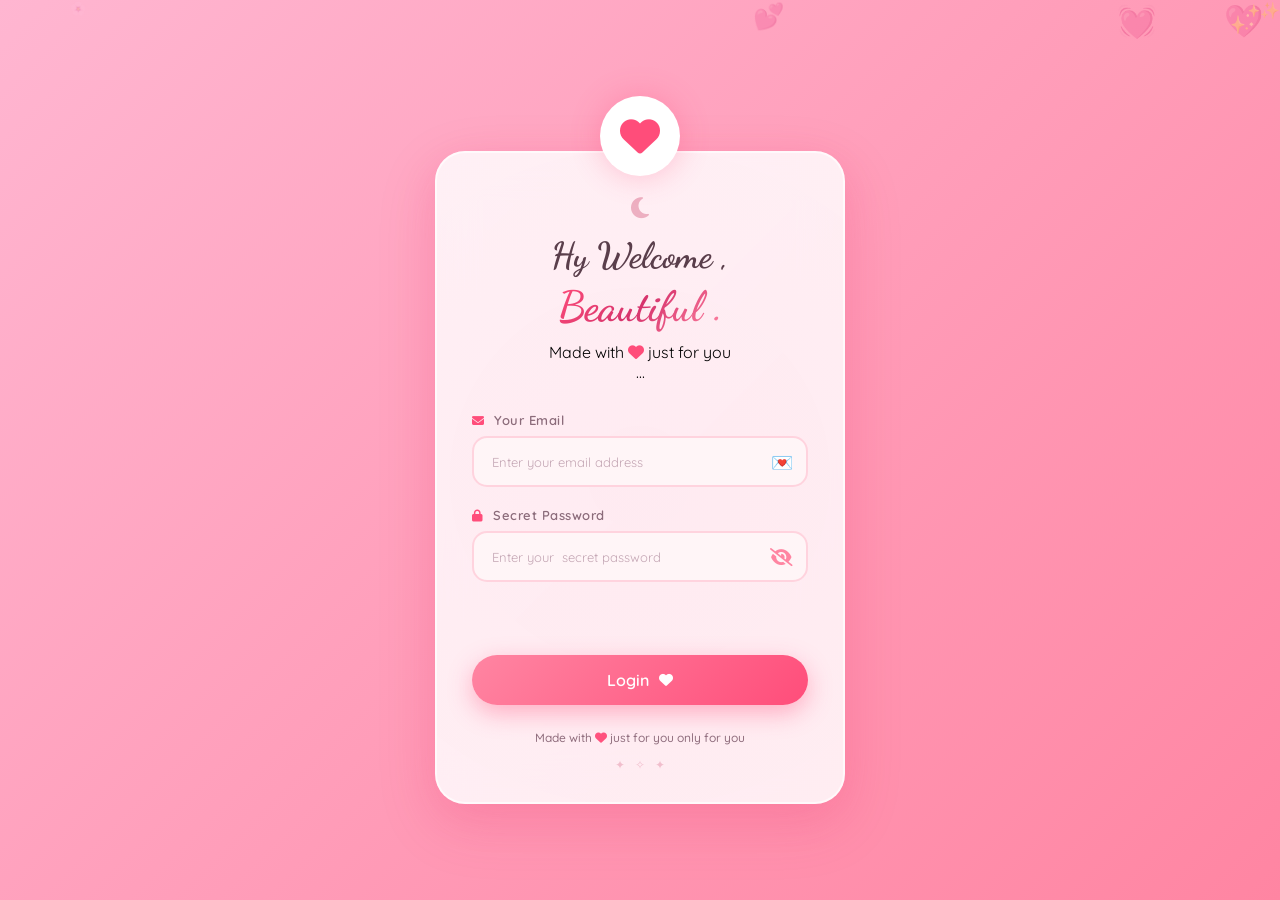
==== dashboard.html @ c67b7898 "first commit" ====
<!DOCTYPE html>
<html lang="en">
<head>
    <meta charset="UTF-8">
    <meta name="viewport" content="width=device-width, initial-scale=1.0">
    <title>🌸 Our Secret Place</title>
    
    <!-- Google Fonts -->
    <link href="https://fonts.googleapis.com/css2?family=Dancing+Script:wght@400;600;700&family=Quicksand:wght@300;400;500;600;700&family=Playfair+Display:ital,wght@0,400;0,600;1,400&display=swap" rel="stylesheet">
    
    <!-- Font Awesome -->
    <link rel="stylesheet" href="https://cdnjs.cloudflare.com/ajax/libs/font-awesome/6.4.0/css/all.min.css">
    
    <link rel="stylesheet" href="css/dashboard.css">
    <link rel="stylesheet" href="css/date-planner.css">  
    <link rel="stylesheet" href="css/questions.css">
    <link rel="stylesheet" href="css/timeline.css">
</head>
<body>
    <!-- Floating particles background -->
    <div class="particles-bg" id="particlesBg"></div>
    
    <!-- Mobile Overlay -->
    <div class="sidebar-overlay" id="sidebarOverlay"></div>
    
    <!-- Main Container -->
    <div class="dashboard-container">
        
        <!-- Hamburger Menu Button (Mobile Only) -->
        <button class="hamburger-btn" id="hamburgerBtn" aria-label="Menu">
            <span class="hamburger-line"></span>
            <span class="hamburger-line"></span>
            <span class="hamburger-line"></span>
            <div class="hamburger-heart">💕</div>
        </button>
        
        <!-- Sidebar Navigation -->
        <nav class="sidebar" id="sidebar">
            <div class="sidebar-header">
                <div class="profile-avatar">
                    <span class="avatar-letter">P</span>
                    <div class="avatar-heart">💕</div>
                </div>
                <h3 class="welcome-text">Welcome, <span>CuteFace </span></h3>
                <p class="since-text">Your secret place ✨</p>
            </div>
            
            <ul class="nav-menu">
                <li class="nav-item active" data-page="home">
                    <i class="fas fa-home-heart"></i>
                    <span>Home</span>
                    <span class="nav-sparkle">✧</span>
                </li>
                <li class="nav-item" data-page="questions">
                    <i class="fas fa-heart-circle"></i>
                    <span>About </span>
                    <span class="nav-sparkle">✧</span>
                </li>
                <li class="nav-item" data-page="date-planner">
                    <i class="fas fa-calendar-heart"></i>
                    <span>Date Planner</span>
                    <span class="nav-sparkle">✧</span>
                </li>
                <li class="nav-item" data-page="timeline">
                    <i class="fas fa-book-heart"></i>
                    <span>My lady</span>
                    <span class="nav-sparkle">✧</span>
                </li>
            </ul>
            
            <div class="sidebar-footer">
                <button class="btn-logout" id="btnLogout">
                    <i class="fas fa-door-open"></i>
                    <span>See You Later</span>
                </button>
            </div>
        </nav>
        
        <!-- Main Content Area -->
        <main class="main-content">
            
            <!-- Home Page -->
            <section class="page active" id="page-home">
                <div class="home-hero">
                    <div class="hero-illustration">
                        <div class="moon-symbol">🌙</div>
                        <div class="star-symbol">⭐</div>
                        <div class="love-letter-icon">
                            <i class="fas fa-envelope-open-text"></i>
                        </div>
                    </div>
                    <h1 class="hero-title">
                        Hey, <span class="name-glow">CuteFace</span>
                    </h1>
                    <p class="hero-subtitle ">
                       Welcome Potego  ,  i have build this for you from my  heart , i  could not stop thinking about you , so basicaly  this is  your website  — I know  we are  in the process  of trying to know each other but i want you to know that i cant wait for  you to  let me  love you , I   will  Love you all the days of my life Weh my sisi
                    </p>
                    <div class="hero-cards">
                        <div class="mini-card" onclick="navigateTo('questions')">
                            <div class="mini-card-icon">💌</div>
                            <h4>About</h4>
                            <p>Questions from my heart to yours</p>
                            <span class="mini-card-arrow">→</span>
                        </div>
                        <div class="mini-card" onclick="navigateTo('date-planner')">
                            <div class="mini-card-icon">🌹</div>
                            <h4>Date Planner</h4>
                            <p>Pick when and where, and i will  show up  </p>
                            <span class="mini-card-arrow">→</span>
                        </div>
                        <div class="mini-card" onclick="navigateTo('timeline')">
                            <div class="mini-card-icon">📖</div>
                            <h4>My lady</h4>
                            <p>The story of her, unfolding</p>
                            <span class="mini-card-arrow">→</span>
                        </div>
                    </div>
                </div>
            </section>
            
            <!-- Questions Page -->
            <section class="page" id="page-questions">
                <div class="page-header">
                    <h2><i class="fas fa-heart-circle"></i> Questions</h2>
                    <p>... answer when you're ready 💕</p>
                </div>
                <div class="questions-container" id="questionsContainer">
                    <!-- Dynamically loaded -->
                </div>
            </section>
            
            <!-- Date Planner Page -->
            <section class="page" id="page-date-planner">
                <div class="page-header">
                    <h2><i class="fas fa-calendar-heart"></i> Date Planner</h2>
                    <p>Choose how you would like   us to  go out  together 🌹</p>
                </div>
                <div class="planner-container" id="plannerContainer">
                    <!-- Dynamically loaded -->
                </div>
            </section>
            
            <!-- Timeline Page -->
            <section class="page" id="page-timeline">
                <div class="page-header">
                    <h2><i class="fas fa-book-heart"></i>My lady  </h2>
                    <p>See  i have created a 500GB space for your pictures , so whenever you send me your picture i will save it here so i can  come here when i miss you ..🌹</p>
                </div>
                <div class="timeline-container" id="timelineContainer">
                    <!-- Dynamically loaded -->
                </div>
            </section>
            
        </main>
    </div>
    
    <!-- Scripts -->
    <script src="js/dashboard.js"></script>
    <script src="js/questions.js"></script>
    <script src="js/datePlanner.js"></script>
    <script src="js/timeline.js"></script>
</body>
</html>
---- css/dashboard.css ----
/* ============================================
   DASHBOARD.CSS - Romantic Phone-First Design
   ============================================ */

/* --- CSS Variables --- */
:root {
    --pink-lightest: #ce406f;
    --pink-lighter: #b24565;
    --pink-light: #b33e65;
    --pink-soft: #b13562;
    --pink-medium: #ff85a2;
    --pink-deep: #d51f4d;
    --pink-dark: #d6336c;
    --rose-gold: #e8a0b4;
    --white-soft: #a43f53;
    --white-pure: #000000;
    --text-dark: #4a3040;
    --text-medium: #000001;
    --text-soft: #9b7d8d;
    --shadow-card: 0 8px 30px rgba(255, 77, 122, 0.12);
    --shadow-hover: 0 15px 40px rgba(255, 77, 122, 0.2);
    --gradient-sidebar: linear-gradient(180deg, #fff0f5 0%, #ffe4ec 50%, #ffd1e0 100%);
    --gradient-hero: linear-gradient(135deg, #ffb6d1 0%, #ff85a2 50%, #ff4d7a 100%);
    --sidebar-width: 260px;
}

/* --- Reset --- */
* {
    margin: 0;
    padding: 0;
    box-sizing: border-box;
}

/* --- Body --- */
body {
    font-family: 'Quicksand', sans-serif;
    background: linear-gradient(135deg, #bc617f 0%, #b04e6b 30%, #cb6487 60%, #ac2d57 100%);
    background-size: 400% 400%;
    animation: bgShift 20s ease infinite;
    min-height: 100vh;
    overflow-x: hidden;
    color: var(--text-dark);
    -webkit-tap-highlight-color: transparent;
}

@keyframes bgShift {
    0%, 100% { background-position: 0% 50%; }
    50% { background-position: 100% 50%; }
}

/* --- Floating Particles --- */
.particles-bg {
    position: fixed;
    top: 0;
    left: 0;
    width: 100%;
    height: 100%;
    pointer-events: none;
    z-index: 0;
}

.particle {
    position: absolute;
    background: var(--pink-deep);
    border-radius: 50%;
    opacity: 0.15;
    animation: floatParticle linear infinite;
}

@keyframes floatParticle {
    0% {
        transform: translateY(100vh) scale(0) rotate(0deg);
        opacity: 0;
    }
    10% { opacity: 0.2; }
    90% { opacity: 0.2; }
    100% {
        transform: translateY(-10vh) scale(1) rotate(720deg);
        opacity: 0;
    }
}

/* ============================================
   HAMBURGER BUTTON (Mobile Only)
   ============================================ */
.hamburger-btn {
    display: none;
    position: fixed;
    top: 15px;
    left: 15px;
    z-index: 100;
    width: 48px;
    height: 48px;
    background: var(--white-pure);
    border: 2px solid rgba(255, 133, 162, 0.3);
    border-radius: 50%;
    cursor: pointer;
    flex-direction: column;
    align-items: center;
    justify-content: center;
    gap: 4px;
    box-shadow: 0 4px 15px rgba(255, 77, 122, 0.2);
    transition: all 0.3s ease;
}

.hamburger-btn:active {
    transform: scale(0.95);
}

.hamburger-line {
    display: block;
    width: 20px;
    height: 2.5px;
    background: var(--pink-deep);
    border-radius: 3px;
    transition: all 0.3s ease;
}

.hamburger-heart {
    position: absolute;
    top: -8px;
    right: -8px;
    font-size: 14px;
    animation: bounceHeart 1s ease-in-out infinite;
}

@keyframes bounceHeart {
    0%, 100% { transform: translateY(0); }
    50% { transform: translateY(-4px); }
}

/* Hamburger Active State */
.hamburger-btn.active .hamburger-line:nth-child(1) {
    transform: translateY(6.5px) rotate(45deg);
}

.hamburger-btn.active .hamburger-line:nth-child(2) {
    opacity: 0;
}

.hamburger-btn.active .hamburger-line:nth-child(3) {
    transform: translateY(-6.5px) rotate(-45deg);
}

/* ============================================
   SIDEBAR OVERLAY (Mobile)
   ============================================ */
.sidebar-overlay {
    display: none;
    position: fixed;
    top: 0;
    left: 0;
    width: 0%;
    height: 0%;
    background: rgba(74, 48, 64, 0.4);
    z-index: 50;
    opacity: 0;
    transition: opacity 0.3s ease;
    backdrop-filter: blur(2px);
}

.sidebar-overlay.active {
    display: block;
    opacity: 1;
}

/* ============================================
   DASHBOARD LAYOUT
   ============================================ */
.dashboard-container {
    display: flex;
    min-height: 100vh;
    position: relative;
    z-index: 1;
}

/* ============================================
   SIDEBAR
   ============================================ */
.sidebar {
    width: var(--sidebar-width);
    background: rgba(255, 255, 255, 0.85);
    backdrop-filter: blur(20px);
    -webkit-backdrop-filter: blur(20px);
    border-right: 1px solid rgba(255, 133, 162, 0.2);
    display: flex;
    flex-direction: column;
    padding: 30px 20px;
    position: fixed;
    top: 0;
    left: 0;
    height: 100vh;
    z-index: 60;
    box-shadow: 5px 0 30px rgba(255, 77, 122, 0.08);
    transition: transform 0.3s cubic-bezier(0.4, 0, 0.2, 1);
    overflow-y: auto;
}

.sidebar-header {
    text-align: center;
    margin-bottom: 30px;
}

.profile-avatar {
    position: relative;
    width: 75px;
    height: 75px;
    margin: 0 auto 15px;
    background: var(--gradient-hero);
    border-radius: 50%;
    display: flex;
    align-items: center;
    justify-content: center;
    box-shadow: 0 8px 25px rgba(255, 77, 122, 0.3);
    animation: avatarGlow 3s ease-in-out infinite;
}

@keyframes avatarGlow {
    0%, 100% { box-shadow: 0 8px 25px rgba(255, 77, 122, 0.3); }
    50% { box-shadow: 0 8px 40px rgba(255, 77, 122, 0.5); }
}

.avatar-letter {
    font-family: 'Dancing Script', cursive;
    font-size: 38px;
    font-weight: 700;
    color: white;
}

.avatar-heart {
    position: absolute;
    bottom: -5px;
    right: -5px;
    font-size: 18px;
    animation: bounceHeart 1s ease-in-out infinite;
}
hero-subtitle
.welcome-text {
    font-family: 'Playfair Display', serif;
    font-size: 15px;
    font-weight: 400;
    color: var(--text-medium);
}

.welcome-text span {
    font-family: 'Dancing Script', cursive;
    font-size: 22px;
    color: var(--pink-deep);
    display: block;
    font-weight: 700;
}

.since-text {
    font-size: 11px;
    color: var(--text-soft);
    margin-top: 4px;
    letter-spacing: 1px;
    text-transform: uppercase;
}

/* --- Nav Menu --- */
.nav-menu {
    list-style: none;
    flex: 1;
}

.nav-item {
    display: flex;
    align-items: center;
    gap: 12px;
    padding: 14px 16px;
    margin-bottom: 6px;
    border-radius: 16px;
    cursor: pointer;
    transition: all 0.3s ease;
    font-size: 14px;
    font-weight: 500;
    color: var(--text-medium);
    position: relative;
    -webkit-tap-highlight-color: transparent;
    user-select: none;
}

.nav-item i {
    font-size: 18px;
    width: 24px;
    text-align: center;
    transition: transform 0.3s ease;
}

.nav-sparkle {
    margin-left: auto;
    opacity: 0;
    transition: opacity 0.3s ease;
    color: var(--pink-deep);
    font-size: 14px;
}

.nav-item:hover {
    background: rgba(255, 133, 162, 0.1);
    color: var(--pink-dark);
}

.nav-item:active {
    transform: scale(0.97);
}

.nav-item:hover i {
    transform: scale(1.2);
}

.nav-item:hover .nav-sparkle {
    opacity: 1;
}

.nav-item.active {
    background: var(--gradient-hero);
    color: white;
    box-shadow: 0 6px 20px rgba(255, 77, 122, 0.3);
}

.nav-item.active i {
    transform: scale(1.1);
}

.nav-item.active .nav-sparkle {
    opacity: 1;
    color: rgba(255, 255, 255, 0.8);
}

/* --- Sidebar Footer --- */
.sidebar-footer {
    margin-top: auto;
    padding-top: 20px;
    border-top: 1px solid rgba(255, 133, 162, 0.2);
}

.btn-logout {
    width: 100%;
    padding: 12px;
    background: transparent;
    border: 2px solid rgba(255, 133, 162, 0.3);
    border-radius: 14px;
    color: var(--text-medium);
    font-family: 'Quicksand', sans-serif;
    font-size: 14px;
    font-weight: 500;
    cursor: pointer;
    display: flex;
    align-items: center;
    justify-content: center;
    gap: 8px;
    transition: all 0.3s ease;
}

.btn-logout:hover {
    background: rgba(255, 77, 122, 0.05);
    border-color: var(--pink-deep);
    color: var(--pink-deep);
}

.btn-logout:active {
    transform: scale(0.97);
}

/* ============================================
   MAIN CONTENT
   ============================================ */
.main-content {
    flex: 1;
    margin-left: var(--sidebar-width);
    padding: 40px;
    min-height: 100vh;
}

/* ============================================
   PAGES
   ============================================ */
.page {
    display: none;
    animation: fadeSlideIn 0.4s ease;
}

.page.active {
    display: block;
}

@keyframes fadeSlideIn {
    from {
        opacity: 0;
        transform: translateY(15px);
    }
    to {
        opacity: 1;
        transform: translateY(0);
    }
}

/* ============================================
   HOME HERO
   ============================================ */
.home-hero {
    text-align: center;
    padding: 40px 15px;
}

.hero-illustration {
    position: relative;
    margin-bottom: 25px;
    display: inline-block;
}

.moon-symbol {
    font-size: 40px;
    position: absolute;
    top: -15px;
    left: -30px;
    animation: floatSlow 4s ease-in-out infinite;
}

.star-symbol {
    font-size: 25px;
    position: absolute;
    top: -8px;
    right: -25px;
    animation: floatSlow 3s ease-in-out infinite 0.5s;
}

@keyframes floatSlow {
    0%, 100% { transform: translateY(0) rotate(0deg); }
    50% { transform: translateY(-12px) rotate(5deg); }
}

.love-letter-icon {
    width: 100px;
    height: 100px;
    background: var(--white-pure);
    border-radius: 50%;
    display: flex;
    align-items: center;
    justify-content: center;
    box-shadow: var(--shadow-hover);
    border: 3px solid rgba(255, 133, 162, 0.3);
}

.love-letter-icon i {
    font-size: 42px;
    color: var(--pink-deep);
    animation: pulseIcon 2s ease-in-out infinite;
}

@keyframes pulseIcon {
    0%, 100% { transform: scale(1); }
    50% { transform: scale(1.08); }
}

.hero-title {
    font-family: 'Playfair Display', serif;
    font-size: 32px;
    font-weight: 600;
    color: var(--text-dark);
    margin-bottom: 12px;
    line-height: 1.3;
}

.name-glow {
    font-family: 'Dancing Script', cursive;
    font-size: 44px;
    background: var(--gradient-hero);
    -webkit-background-clip: text;
    -webkit-text-fill-color: transparent;
    background-clip: text;
    display: inline;
}

.hero-subtitle {
    font-size: 15px;
    color: rgb(30, 1, 25);
    max-width: 500px;
    margin: 0 auto 35px;
    line-height: 1.7;
    padding: 0 10px;
}

/* --- Mini Cards --- */
.hero-cards {
    display: grid;
    grid-template-columns: repeat(auto-fit, minmax(180px, 1fr));
    gap: 15px;
    max-width: 650px;
    margin: 0 auto;
    padding: 0 10px;
}

.mini-card {
    background: var(--white-pure);
    border-radius: 20px;
    padding: 22px 18px;
    cursor: pointer;
    transition: all 0.3s ease;
    box-shadow: var(--shadow-card);
    text-align: center;
    border: 2px solid transparent;
    position: relative;
    overflow: hidden;
    -webkit-tap-highlight-color: transparent;
}

.mini-card:hover {
    transform: translateY(-6px);
    box-shadow: var(--shadow-hover);
    border-color: var(--pink-soft);
}

.mini-card:active {
    transform: scale(0.97);
}

.mini-card-icon {
    font-size: 32px;
    margin-bottom: 10px;
}

.mini-card h4 {
    font-size: 14px;
    font-weight: 600;
    color: var(--text-dark);
    margin-bottom: 5px;
}

.mini-card p {
    font-size: 11px;
    color: var(--text-soft);
    line-height: 1.5;
}

.mini-card-arrow {
    display: inline-block;
    margin-top: 8px;
    color: var(--pink-deep);
    opacity: 0;
    transition: all 0.3s ease;
    font-size: 16px;
}

.mini-card:hover .mini-card-arrow {
    opacity: 1;
}

/* ============================================
   PAGE HEADER
   ============================================ */
.page-header {
    text-align: center;
    margin-bottom: 30px;
}

.page-header h2 {
    font-family: 'Playfair Display', serif;
    font-size: 28px;
    color: var(--text-dark);
    margin-bottom: 6px;
}

.page-header h2 i {
    color: var(--pink-deep);
    margin-right: 6px;
}

.page-header p {
    color: white ;
    font-size: 13px;
}

/* ============================================
   QUESTIONS / PLANNER / TIMELINE PLACEHOLDERS
   ============================================ */
.questions-container,
.planner-container,
.timeline-container {
    max-width: 600px;
    margin: 0 auto;
    padding: 0 10px;
}

/* ============================================
   RESPONSIVE DESIGN - TABLET
   ============================================ */
@media (max-width: 900px) {
    .sidebar {
        width: 240px;
        padding: 25px 15px;
    }
    
    .main-content {
        margin-left: 240px;
        padding: 30px 20px;
    }
    
    .hero-title {
        font-size: 28px;
    }
    
    .name-glow {
        font-size: 36px;
    }
    
    .hero-cards {
        grid-template-columns: 1fr 1fr;
        gap: 12px;
    }
}

/* ============================================
   RESPONSIVE DESIGN - MOBILE (PHONE)
   ============================================ */
@media (max-width: 768px) {
    
    /* --- Show Hamburger --- */
    .hamburger-btn {
        display: flex;
    }
    
    /* --- Sidebar Off-Screen --- */
    .sidebar {
        transform: translateX(-100%);
        width: 280px;
        border-radius: 0 20px 20px 0;
    }
    
    .sidebar.open {
        transform: translateX(0);
    }
    
    /* --- Overlay --- */
    .sidebar-overlay.active {
        display: block;
        opacity: 1;
    }
    
    /* --- Main Content Full Width --- */
    .main-content {
        margin-left: 0;
        padding: 25px 15px;
        padding-top: 70px; /* Space for hamburger */
    }
    
    /* --- Hero Adjustments --- */
    .home-hero {
        padding: 20px 5px;
    }
    
    .hero-illustration {
        margin-bottom: 20px;
    }
    
    .love-letter-icon {
        width: 80px;
        height: 80px;
    }
    
    .love-letter-icon i {
        font-size: 34px;
    }
    
    .moon-symbol {
        font-size: 30px;
        top: -10px;
        left: -20px;
    }
    
    .star-symbol {
        font-size: 20px;
        top: -5px;
        right: -18px;
    }
    
    .hero-title {
        font-size: 24px;
    }
    
    .name-glow {
        font-size: 32px;
    }
    
    .hero-subtitle {
        font-size: 14px;
        margin-bottom: 25px;
    }
    
    /* --- Mini Cards - Stack --- */
    .hero-cards {
        grid-template-columns: 1fr;
        gap: 12px;
        max-width: 350px;
    }
    
    .mini-card {
        padding: 18px 16px;
    }
    
    /* --- Page Header --- */
    .page-header h2 {
        font-size: 24px;
    }
    
    .page-header p {
        font-size: 12px;
    }
}

/* ============================================
   RESPONSIVE DESIGN - SMALL PHONE
   ============================================ */
@media (max-width: 380px) {
    .sidebar {
        width: 260px;
    }
    
    .main-content {
        padding: 20px 10px;
        padding-top: 65px;
    }
    
    .hero-title {
        font-size: 22px;
    }
    
    .name-glow {
        font-size: 28px;
    }
    
    .hero-subtitle {
        font-size: 13px;
    }
    
    .mini-card {
        padding: 15px 14px;
    }
    
    .hamburger-btn {
        width: 42px;
        height: 42px;
        top: 12px;
        left: 12px;
    }
}
---- css/date-planner.css ----
/* ============================================
   DATE-PLANNER.CSS - Romantic Date Planner
   ============================================ */

/* --- Date Section --- */
.date-section {
    background: var(--white-pure);
    border-radius: 20px;
    padding: 20px;
    margin-bottom: 20px;
    box-shadow: var(--shadow-card);
    border: 2px solid rgba(255, 133, 162, 0.1);
    animation: fadeSlideIn 0.4s ease;
}

.section-label {
    display: flex;
    align-items: center;
    gap: 10px;
    margin-bottom: 18px;
    font-family: 'Playfair Display', serif;
    font-size: 18px;
    color: var(--text-dark);
}

.section-label i {
    color: var(--pink-deep);
    font-size: 20px;
}

/* ============================================
   CALENDAR CARD
   ============================================ */
.calendar-card {
    background: var(--white-soft);
    border-radius: 16px;
    padding: 20px 15px;
    border: 1px solid rgba(255, 133, 162, 0.15);
}

.calendar-header {
    display: flex;
    align-items: center;
    justify-content: space-between;
    margin-bottom: 15px;
}

.calendar-month {
    font-family: 'Playfair Display', serif;
    font-size: 20px;
    color: var(--text-dark);
    text-align: center;
    flex: 1;
}

.cal-nav-btn {
    width: 36px;
    height: 36px;
    border-radius: 50%;
    border: 2px solid rgba(255, 133, 162, 0.3);
    background: var(--white-pure);
    cursor: pointer;
    display: flex;
    align-items: center;
    justify-content: center;
    color: var(--pink-medium);
    transition: all 0.3s ease;
    -webkit-tap-highlight-color: transparent;
}

.cal-nav-btn:hover {
    background: rgba(255, 133, 162, 0.1);
    border-color: var(--pink-deep);
}

.cal-nav-btn:active {
    transform: scale(0.9);
}

/* --- Calendar Grid --- */
.calendar-grid {
    display: grid;
    grid-template-columns: repeat(7, 1fr);
    gap: 4px;
}

.cal-day-name {
    text-align: center;
    font-size: 11px;
    font-weight: 700;
    color: var(--pink-medium);
    padding: 8px 0;
    text-transform: uppercase;
    letter-spacing: 0.5px;
}

.cal-day {
    aspect-ratio: 1;
    display: flex;
    flex-direction: column;
    align-items: center;
    justify-content: center;
    border-radius: 12px;
    cursor: pointer;
    transition: all 0.3s ease;
    position: relative;
    font-weight: 500;
    -webkit-tap-highlight-color: transparent;
    user-select: none;
}

.cal-day.empty {
    cursor: default;
}

.cal-day:not(.empty):not(.past):hover {
    background: rgba(255, 133, 162, 0.1);
}

.cal-day:not(.empty):not(.past):active {
    transform: scale(0.9);
    background: rgba(255, 133, 162, 0.2);
}

.day-number {
    font-size: 14px;
    color: var(--text-dark);
    z-index: 1;
}

/* Today */
.cal-day.today {
    background: rgba(255, 133, 162, 0.08);
}

.cal-day.today .day-number {
    color: var(--pink-deep);
    font-weight: 700;
}

.today-dot {
    font-size: 8px;
    position: absolute;
    bottom: 3px;
    animation: bounceHeart 1s ease-in-out infinite;
}

/* Past Days */
.cal-day.past {
    opacity: 0.3;
    cursor: not-allowed;
    pointer-events: none;
}

/* Selected Day */
.cal-day.selected {
    background: var(--gradient-hero) !important;
    box-shadow: 0 4px 15px rgba(255, 77, 122, 0.4);
    animation: selectPop 0.3s ease;
}

@keyframes selectPop {
    0% { transform: scale(1); }
    50% { transform: scale(1.2); }
    100% { transform: scale(1); }
}

.cal-day.selected .day-number {
    color: white;
    font-weight: 700;
}

.selected-heart {
    font-size: 12px;
    position: absolute;
    top: 2px;
    right: 2px;
    animation: floatHeart 1.5s ease-in-out infinite;
}

@keyframes floatHeart {
    0%, 100% { transform: translateY(0); }
    50% { transform: translateY(-3px); }
}

/* ============================================
   SELECTED DATE DISPLAY
   ============================================ */
.selected-date-display {
    background: var(--white-pure);
    border-radius: 16px;
    padding: 16px 20px;
    margin-bottom: 20px;
    box-shadow: var(--shadow-card);
    border: 2px dashed rgba(255, 133, 162, 0.3);
    text-align: center;
    min-height: 50px;
    display: flex;
    align-items: center;
    justify-content: center;
    transition: all 0.3s ease;
}

.select-prompt {
    color: var(--text-soft);
    font-size: 14px;
    font-style: italic;
}

.selected-info {
    display: flex;
    flex-wrap: wrap;
    gap: 12px;
    justify-content: center;
    align-items: center;
}

.selected-date-badge,
.selected-type-badge {
    display: flex;
    align-items: center;
    gap: 8px;
    background: var(--pink-lightest);
    padding: 8px 16px;
    border-radius: 25px;
    font-size: 14px;
    font-weight: 600;
    color: var(--pink-dark);
}

.selected-date-badge i {
    color: var(--pink-deep);
}

/* ============================================
   DATE TYPE CARDS
   ============================================ */
.date-types-grid {
    display: grid;
    grid-template-columns: repeat(auto-fill, minmax(250px, 1fr));
    gap: 12px;
}

.date-type-card {
    display: flex;
    align-items: center;
    gap: 14px;
    padding: 16px;
    background: var(--white-soft);
    border: 2px solid rgba(255, 133, 162, 0.15);
    border-radius: 16px;
    cursor: pointer;
    transition: all 0.3s ease;
    position: relative;
    overflow: hidden;
    -webkit-tap-highlight-color: transparent;
}

.date-type-card::before {
    content: '';
    position: absolute;
    left: 0;
    top: 0;
    height: 100%;
    width: 4px;
    background: var(--card-color, var(--pink-medium));
    border-radius: 0 4px 4px 0;
    transition: width 0.3s ease;
}

.date-type-card:hover {
    border-color: var(--card-color, var(--pink-medium));
    transform: translateX(4px);
    box-shadow: 0 6px 20px rgba(255, 77, 122, 0.1);
}

.date-type-card:hover::before {
    width: 6px;
}

.date-type-card:active {
    transform: scale(0.98);
}

.date-type-card.selected {
    border-color: var(--card-color, var(--pink-deep));
    background: linear-gradient(135deg, var(--white-soft) 0%, rgba(255, 133, 162, 0.08) 100%);
    box-shadow: 0 8px 25px rgba(255, 77, 122, 0.2);
}

.date-type-card.selected::before {
    width: 6px;
}

.type-icon {
    font-size: 32px;
    flex-shrink: 0;
    transition: transform 0.3s ease;
}

.date-type-card:hover .type-icon {
    transform: scale(1.2) rotate(-5deg);
}

.type-info {
    flex: 1;
    min-width: 0;
}

.type-info h4 {
    font-size: 14px;
    font-weight: 600;
    color: var(--text-dark);
    margin-bottom: 3px;
}

.type-info p {
    font-size: 11px;
    color: var(--text-soft);
    line-height: 1.4;
}

.type-check {
    width: 28px;
    height: 28px;
    border-radius: 50%;
    border: 2px solid rgba(255, 133, 162, 0.3);
    display: flex;
    align-items: center;
    justify-content: center;
    color: transparent;
    transition: all 0.3s ease;
    flex-shrink: 0;
}

.date-type-card.selected .type-check {
    background: var(--gradient-hero);
    border-color: transparent;
    color: white;
    animation: selectPop 0.3s ease;
}

/* ============================================
   CUSTOM IDEA INPUT
   ============================================ */
.custom-idea-wrapper {
    position: relative;
}

.custom-idea-wrapper textarea {
    width: 100%;
    padding: 16px;
    border: 2px solid rgba(255, 133, 162, 0.2);
    border-radius: 16px;
    font-family: 'Quicksand', sans-serif;
    font-size: 14px;
    color: var(--text-dark);
    background: var(--white-soft);
    resize: vertical;
    min-height: 80px;
    transition: all 0.3s ease;
    outline: none;
}

.custom-idea-wrapper textarea:focus {
    border-color: var(--pink-medium);
    box-shadow: 0 0 0 4px rgba(255, 133, 162, 0.1);
    background: var(--white-pure);
}

.custom-idea-wrapper textarea::placeholder {
    color: #c4a6b4;
    font-style: italic;
}

.char-counter {
    text-align: right;
    font-size: 11px;
    color: var(--text-soft);
    margin-top: 6px;
}

/* ============================================
   SAVE BUTTON
   ============================================ */
.save-section {
    text-align: center;
    margin-top: 10px;
}

.btn-save-date {
    padding: 16px 40px;
    background: linear-gradient(135deg, #ffb6d1, #ff85a2, #ff4d7a);
    background-size: 200% 200%;
    border: none;
    border-radius: 50px;
    color: white;
    font-family: 'Quicksand', sans-serif;
    font-size: 16px;
    font-weight: 600;
    cursor: pointer;
    display: inline-flex;
    align-items: center;
    gap: 10px;
    box-shadow: 0 8px 25px rgba(255, 77, 122, 0.3);
    transition: all 0.3s ease;
    animation: btnShimmer 3s ease infinite;
}

@keyframes btnShimmer {
    0% { background-position: 0% 50%; }
    50% { background-position: 100% 50%; }
    100% { background-position: 0% 50%; }
}

.btn-save-date:hover:not(:disabled) {
    transform: translateY(-3px);
    box-shadow: 0 12px 35px rgba(255, 77, 122, 0.5);
}

.btn-save-date:active:not(:disabled) {
    transform: scale(0.97);
}

.btn-save-date:disabled {
    opacity: 0.5;
    cursor: not-allowed;
    animation: none;
}

.btn-save-date.ready {
    animation: glowPulse 2s ease-in-out infinite;
}

@keyframes glowPulse {
    0%, 100% { box-shadow: 0 8px 25px rgba(255, 77, 122, 0.3); }
    50% { box-shadow: 0 8px 40px rgba(255, 77, 122, 0.6); }
}

.btn-save-date.saving {
    opacity: 0.8;
}

.btn-save-date.saved {
    background: linear-gradient(135deg, #4CAF50, #66BB6A);
    animation: none;
}

.save-hint {
    margin-top: 12px;
    font-size: 12px;
    color: var(--text-soft);
    font-style: italic;
    transition: color 0.3s ease;
}

/* ============================================
   SAVED DATE CARD
   ============================================ */
.saved-date-card {
    animation: fadeSlideIn 0.5s ease;
}

.saved-card-inner {
    background: var(--white-pure);
    border-radius: 24px;
    padding: 30px 25px;
    text-align: center;
    box-shadow: var(--shadow-hover);
    border: 2px solid rgba(255, 133, 162, 0.3);
    position: relative;
    overflow: hidden;
}

.saved-card-inner::before {
    content: '';
    position: absolute;
    top: 0;
    left: 0;
    width: 100%;
    height: 4px;
    background: var(--gradient-hero);
}

.saved-card-header {
    display: flex;
    align-items: center;
    justify-content: center;
    gap: 12px;
    margin-bottom: 20px;
}

.saved-card-header i {
    color: var(--pink-deep);
    font-size: 20px;
    animation: pulseIcon 2s ease-in-out infinite;
}

.saved-card-header h3 {
    font-family: 'Playfair Display', serif;
    font-size: 22px;
    color: var(--text-dark);
}

.saved-date-big {
    display: flex;
    align-items: center;
    justify-content: center;
    gap: 10px;
    font-size: 18px;
    font-weight: 600;
    color: var(--pink-dark);
    margin-bottom: 12px;
}

.saved-date-big i {
    font-size: 24px;
}

.saved-type {
    display: flex;
    align-items: center;
    justify-content: center;
    gap: 8px;
    font-size: 15px;
    color: var(--text-medium);
    margin-bottom: 20px;
}

.saved-icon {
    font-size: 24px;
}

.saved-card-actions {
    margin-bottom: 15px;
}

.btn-change {
    padding: 10px 24px;
    background: transparent;
    border: 2px solid var(--pink-soft);
    border-radius: 25px;
    color: var(--pink-dark);
    font-family: 'Quicksand', sans-serif;
    font-size: 14px;
    font-weight: 600;
    cursor: pointer;
    transition: all 0.3s ease;
}

.btn-change:hover {
    background: rgba(255, 133, 162, 0.1);
    border-color: var(--pink-deep);
}

.saved-card-sparkle {
    display: flex;
    justify-content: center;
    gap: 8px;
    font-size: 14px;
    opacity: 0.6;
}

/* ============================================
   RESPONSIVE
   ============================================ */
@media (max-width: 768px) {
    .date-types-grid {
        grid-template-columns: 1fr;
        gap: 10px;
    }
    
    .date-type-card {
        padding: 14px;
    }
    
    .type-icon {
        font-size: 28px;
    }
    
    .calendar-card {
        padding: 15px 10px;
    }
    
    .cal-day-name {
        font-size: 10px;
    }
}
---- css/questions.css ----
/* ============================================
   QUESTIONS.CSS — Romantic Love Quiz
   Playful, interactive, gorgeous
   ============================================ */

/* --- Quiz Intro --- */
.quiz-intro {
    text-align: center;
    padding: 30px 20px;
    animation: fadeSlideUp 0.6s ease;
}

@keyframes fadeSlideUp {
    from { opacity: 0; transform: translateY(25px); }
    to { opacity: 1; transform: translateY(0); }
}

.quiz-intro-icon {
    font-size: 60px;
    margin-bottom: 15px;
    animation: floatSlow 3s ease-in-out infinite;
    display: inline-block;
}

@keyframes floatSlow {
    0%, 100% { transform: translateY(0) rotate(0deg); }
    50% { transform: translateY(-12px) rotate(5deg); }
}

.quiz-intro h3 {
    font-family: 'Playfair Display', serif;
    font-size: 30px;
    color: var(--text-dark);
    margin-bottom: 10px;
}

.quiz-intro p {
    font-size: 15px;
    color: rgb(248, 245, 245);
    line-height: 1.7;
    margin-bottom: 20px;
}

.quiz-progress-preview {
    margin-bottom: 25px;
}

.quiz-progress-preview span {
    display: block;
    font-size: 13px;
    color: var(--text-soft);
    margin-bottom: 8px;
}

.mini-hearts {
    font-size: 18px;
    letter-spacing: 4px;
    animation: sparklePulse 2s ease-in-out infinite;
}

@keyframes sparklePulse {
    0%, 100% { opacity: 0.7; }
    50% { opacity: 1; }
}

/* --- Start Button --- */
.btn-start-quiz {
    padding: 16px 35px;
    background: var(--gradient-hero);
    background-size: 200% 200%;
    animation: btnShimmer 3s ease infinite;
    border: none;
    border-radius: 50px;
    color: white;
    font-family: 'Quicksand', sans-serif;
    font-size: 16px;
    font-weight: 600;
    cursor: pointer;
    display: inline-flex;
    align-items: center;
    gap: 10px;
    box-shadow: 0 8px 25px rgba(255, 77, 122, 0.35);
    transition: all 0.3s ease;
}

@keyframes btnShimmer {
    0% { background-position: 0% 50%; }
    50% { background-position: 100% 50%; }
    100% { background-position: 0% 50%; }
}

.btn-start-quiz:hover {
    transform: translateY(-4px);
    box-shadow: 0 12px 35px rgba(255, 77, 122, 0.5);
}

.btn-start-quiz:active {
    transform: scale(0.95);
}

/* ============================================
   QUIZ QUESTION CARD
   ============================================ */
.quiz-question-card {
    background: var(--white-pure);
    border-radius: 24px;
    padding: 25px 22px;
    box-shadow: var(--shadow-card);
    border: 2px solid rgba(255, 133, 162, 0.12);
    animation: fadeSlideUp 0.5s ease;
}

/* --- Progress Bar --- */
.quiz-progress {
    margin-bottom: 20px;
}

.progress-bar {
    width: 100%;
    height: 8px;
    background: var(--pink-lightest);
    border-radius: 10px;
    overflow: hidden;
    margin-bottom: 6px;
}

.progress-fill {
    height: 100%;
    background: var(--gradient-hero);
    border-radius: 10px;
    transition: width 0.5s ease;
}

.progress-text {
    font-size: 11px;
    color: var(--text-soft);
    font-weight: 600;
}

/* --- Score Display --- */
.score-display {
    display: flex;
    align-items: center;
    justify-content: center;
    gap: 8px;
    margin-bottom: 20px;
    padding: 10px 18px;
    background: var(--pink-lightest);
    border-radius: 20px;
    font-size: 14px;
}

.score-display i {
    color: var(--pink-deep);
    animation: pulseIcon 1.5s ease-in-out infinite;
}

@keyframes pulseIcon {
    0%, 100% { transform: scale(1); }
    50% { transform: scale(1.2); }
}

.score-display span:first-of-type {
    font-size: 22px;
    font-weight: 700;
    color: var(--pink-dark);
}

.score-label {
    color: var(--text-soft);
    font-size: 12px;
}

/* --- Question Text --- */
.question-text {
    text-align: center;
    margin-bottom: 22px;
}

.question-number {
    display: inline-block;
    background: var(--gradient-hero);
    color: white;
    padding: 4px 12px;
    border-radius: 15px;
    font-size: 11px;
    font-weight: 700;
    letter-spacing: 1px;
    margin-bottom: 10px;
}

.question-text h4 {
    font-family: 'Playfair Display', serif;
    font-size: 20px;
    color: var(--text-dark);
    line-height: 1.5;
}

/* ============================================
   MULTIPLE CHOICE OPTIONS
   ============================================ */
.options-grid {
    display: grid;
    gap: 10px;
}

.option-btn {
    display: flex;
    align-items: center;
    gap: 12px;
    padding: 14px 16px;
    background: var(--white-soft);
    border: 2px solid rgba(255, 133, 162, 0.15);
    border-radius: 16px;
    cursor: pointer;
    transition: all 0.3s ease;
    font-family: 'Quicksand', sans-serif;
    text-align: left;
    -webkit-tap-highlight-color: transparent;
}

.option-btn:hover {
    border-color: var(--pink-medium);
    background: rgba(255, 133, 162, 0.06);
    transform: translateX(4px);
}

.option-btn:active {
    transform: scale(0.97);
}

.option-btn.selected {
    background: linear-gradient(135deg, #fff0f5, #ffe4ec);
    border-color: var(--pink-deep);
    box-shadow: 0 4px 15px rgba(255, 77, 122, 0.2);
}

.option-btn.disabled {
    pointer-events: none;
    opacity: 0.5;
}

.option-letter {
    width: 32px;
    height: 32px;
    border-radius: 50%;
    background: var(--gradient-hero);
    color: white;
    display: flex;
    align-items: center;
    justify-content: center;
    font-weight: 700;
    font-size: 13px;
    flex-shrink: 0;
}

.option-text {
    flex: 1;
    font-size: 14px;
    color: var(--text-dark);
    font-weight: 500;
}

.option-heart {
    font-size: 16px;
    opacity: 0;
    transition: all 0.3s ease;
}

.option-btn.selected .option-heart {
    opacity: 1;
    animation: bounceHeart 0.5s ease;
}

@keyframes bounceHeart {
    0% { transform: scale(0); }
    50% { transform: scale(1.4); }
    100% { transform: scale(1); }
}

/* ============================================
   YES/NO BUTTONS
   ============================================ */
.yesno-buttons {
    display: flex;
    gap: 16px;
    justify-content: center;
    position: relative;
}

.btn-yes {
    flex: 1;
    max-width: 200px;
    padding: 18px 24px;
    background: linear-gradient(135deg, #4CAF50, #66BB6A);
    border: none;
    border-radius: 50px;
    color: white;
    font-family: 'Quicksand', sans-serif;
    font-size: 18px;
    font-weight: 700;
    cursor: pointer;
    display: flex;
    align-items: center;
    justify-content: center;
    gap: 10px;
    box-shadow: 0 8px 25px rgba(76, 175, 80, 0.3);
    transition: all 0.3s ease;
}

.btn-yes:hover {
    transform: translateY(-3px);
    box-shadow: 0 12px 35px rgba(76, 175, 80, 0.5);
}

.btn-yes:active {
    transform: scale(0.95);
}

.btn-yes.selected {
    animation: yesPop 0.5s ease;
}

@keyframes yesPop {
    0% { transform: scale(1); }
    30% { transform: scale(1.15); }
    60% { transform: scale(0.95); }
    100% { transform: scale(1); }
}

.btn-no {
    flex: 1;
    max-width: 200px;
    padding: 18px 24px;
    background: rgba(200, 200, 200, 0.2);
    border: 2px dashed rgba(150, 150, 150, 0.4);
    border-radius: 50px;
    color: #999;
    font-family: 'Quicksand', sans-serif;
    font-size: 16px;
    font-weight: 500;
    cursor: pointer;
    transition: all 0.3s cubic-bezier(0.68, -0.55, 0.27, 1.55);
    position: relative;
}

.btn-no:hover {
    border-color: #ccc;
    color: #777;
}

.btn-no.disabled-no {
    opacity: 0.3;
    pointer-events: none;
}

.no-button-hint {
    text-align: center;
    font-size: 13px;
    color: var(--text-soft);
    font-style: italic;
    margin-top: 12px;
    min-height: 20px;
    transition: color 0.3s ease;
}

/* ============================================
   ROMANTIC NOTE
   ============================================ */
.romantic-note {
    display: flex;
    align-items: center;
    justify-content: center;
    gap: 8px;
    margin-top: 20px;
    padding: 14px 18px;
    background: linear-gradient(135deg, #fff0f5, #ffe4ec);
    border-radius: 16px;
    border: 1px solid rgba(255, 133, 162, 0.2);
}

.note-sparkle {
    font-size: 16px;
    animation: sparklePulse 1.5s ease-in-out infinite;
    flex-shrink: 0;
}

.romantic-note p {
    font-size: 14px;
    color: var(--pink-dark);
    font-style: italic;
    text-align: center;
    line-height: 1.5;
}

/* --- Next Button --- */
.btn-next {
    margin: 20px auto 0;
    padding: 12px 28px;
    background: var(--gradient-hero);
    border: none;
    border-radius: 50px;
    color: white;
    font-family: 'Quicksand', sans-serif;
    font-size: 15px;
    font-weight: 600;
    cursor: pointer;
    display: flex;
    align-items: center;
    gap: 8px;
    box-shadow: 0 6px 20px rgba(255, 77, 122, 0.3);
    transition: all 0.3s ease;
}

.btn-next:hover {
    transform: translateY(-3px);
    box-shadow: 0 10px 30px rgba(255, 77, 122, 0.4);
}

/* ============================================
   RESULTS CARD
   ============================================ */
.result-card {
    text-align: center;
    padding: 25px 20px;
    background: var(--white-pure);
    border-radius: 24px;
    box-shadow: var(--shadow-hover);
    border: 2px solid rgba(255, 133, 162, 0.2);
    animation: fadeSlideUp 0.6s ease;
}

.result-emoji {
    font-size: 70px;
    animation: floatSlow 3s ease-in-out infinite;
}

/* --- Score Circle --- */
.result-score-circle {
    width: 130px;
    height: 130px;
    margin: 15px auto;
}

.circular-chart {
    width: 100%;
    height: 100%;
}

.circle-bg {
    fill: none;
    stroke: var(--pink-lightest);
    stroke-width: 2.8;
}

.circle-fill {
    fill: none;
    stroke-width: 2.8;
    stroke-linecap: round;
    transition: stroke-dasharray 1s ease;
    filter: drop-shadow(0 0 6px rgba(255, 77, 122, 0.3));
}

.circle-text {
    font-family: 'Quicksand', sans-serif;
    font-size: 8px;
    font-weight: 700;
    fill: var(--text-dark);
    text-anchor: middle;
}

.result-level {
    font-family: 'Playfair Display', serif;
    font-size: 26px;
    margin-bottom: 10px;
}

.result-message {
    font-size: 14px;
    color: var(--text-soft);
    line-height: 1.7;
    margin-bottom: 20px;
    padding: 0 10px;
}

.result-stats {
    display: flex;
    justify-content: center;
    gap: 20px;
    margin-bottom: 25px;
    flex-wrap: wrap;
}

.stat {
    text-align: center;
    padding: 10px 16px;
    background: var(--pink-lightest);
    border-radius: 16px;
}

.stat-number {
    display: block;
    font-size: 22px;
    font-weight: 700;
    color: var(--pink-dark);
}

.stat-label {
    font-size: 11px;
    color: var(--text-soft);
}

.btn-retry {
    padding: 12px 28px;
    background: var(--gradient-hero);
    border: none;
    border-radius: 50px;
    color: white;
    font-family: 'Quicksand', sans-serif;
    font-size: 15px;
    font-weight: 600;
    cursor: pointer;
    display: inline-flex;
    align-items: center;
    gap: 8px;
    box-shadow: 0 6px 20px rgba(255, 77, 122, 0.3);
    transition: all 0.3s ease;
    margin-bottom: 15px;
}

.btn-retry:hover {
    transform: translateY(-3px);
}

.result-hearts {
    display: flex;
    justify-content: center;
    gap: 8px;
    font-size: 20px;
    opacity: 0.7;
}

.result-hearts span {
    animation: sparklePulse 2s ease-in-out infinite;
}

.result-hearts span:nth-child(2) { animation-delay: 0.2s; }
.result-hearts span:nth-child(3) { animation-delay: 0.4s; }
.result-hearts span:nth-child(4) { animation-delay: 0.6s; }
.result-hearts span:nth-child(5) { animation-delay: 0.8s; }

/* ============================================
   RESPONSIVE
   ============================================ */
@media (max-width: 768px) {
    .quiz-intro h3 { font-size: 24px; }
    .quiz-intro-icon { font-size: 48px; }
    
    .question-text h4 { font-size: 18px; }
    
    .yesno-buttons {
        flex-direction: column;
        align-items: center;
        gap: 12px;
    }
    
    .btn-yes, .btn-no {
        max-width: 100%;
        width: 100%;
    }
    
    .option-btn {
        padding: 12px 14px;
    }
    
    .result-emoji { font-size: 50px; }
    .result-level { font-size: 22px; }
    
    .result-stats {
        gap: 10px;
    }
    
    .stat {
        padding: 8px 12px;
    }
    
    .stat-number { font-size: 18px; }
}

@media (max-width: 380px) {
    .quiz-question-card { padding: 20px 15px; }
    .question-text h4 { font-size: 16px; }
    .option-text { font-size: 13px; }
}
---- css/timeline.css ----
/* ============================================
   TIMELINE.CSS — Romantic Photo Gallery
   Beautiful, responsive, phone-first design
   ============================================ */

/* --- CSS Variables --- */
:root {
    --pink-lightest: #fff0f5;
    --pink-lighter: #ffe4ec;
    --pink-light: #ffd1e0;
    --pink-soft: #ffb6d1;
    --pink-medium: #ff85a2;
    --pink-deep: #ff4d7a;
    --pink-dark: #d6336c;
    --rose-gold: #e8a0b4;
    --white-soft: #fff5f7;
    --white-pure: #ffffff;
    --text-dark: #4a3040;
    --text-medium: #6b4d5d;
    --text-soft: #9b7d8d;
    --shadow-card: 0 8px 30px rgba(255, 77, 122, 0.12);
    --shadow-hover: 0 15px 40px rgba(255, 77, 122, 0.25);
    --gradient-hero: linear-gradient(135deg, #ffb6d1 0%, #ff85a2 50%, #ff4d7a 100%);
}

/* ============================================
   GALLERY INTRO
   ============================================ */
.gallery-intro {
    text-align: center;
    padding: 25px 15px 35px;
    animation: fadeSlideDown 0.6s ease;
}

@keyframes fadeSlideDown {
    from {
        opacity: 0;
        transform: translateY(-20px);
    }
    to {
        opacity: 1;
        transform: translateY(0);
    }
}

.intro-icon {
    font-size: 52px;
    margin-bottom: 12px;
    animation: floatSlow 3s ease-in-out infinite;
    display: inline-block;
    filter: drop-shadow(0 4px 8px rgba(255, 77, 122, 0.2));
}

@keyframes floatSlow {
    0%, 100% { 
        transform: translateY(0) rotate(0deg); 
    }
    25% {
        transform: translateY(-8px) rotate(-3deg);
    }
    75% {
        transform: translateY(-8px) rotate(3deg);
    }
}

.gallery-intro h3 {
    font-family: 'Playfair Display', serif;
    font-size: 28px;
    font-weight: 600;
    color: var(--text-dark);
    margin-bottom: 8px;
    letter-spacing: 0.5px;
}

.gallery-intro p {
    font-size: 15px;
   color: white ;
    font-style: italic;
    font-weight: 400;
}

.intro-sparkles {
    display: flex;
    justify-content: center;
    gap: 12px;
    margin-top: 12px;
    font-size: 18px;
    opacity: 0.8;
}

.intro-sparkles span {
    animation: sparklePulse 2s ease-in-out infinite;
}

.intro-sparkles span:nth-child(1) { animation-delay: 0s; }
.intro-sparkles span:nth-child(2) { animation-delay: 0.3s; }
.intro-sparkles span:nth-child(3) { animation-delay: 0.6s; }

@keyframes sparklePulse {
    0%, 100% { 
        transform: scale(1) rotate(0deg); 
        opacity: 0.6; 
    }
    50% { 
        transform: scale(1.4) rotate(15deg); 
        opacity: 1; 
    }
}

/* ============================================
   GALLERY GRID
   ============================================ */
.gallery-grid {
    display: grid;
    grid-template-columns: repeat(auto-fill, minmax(220px, 1fr));
    gap: 18px;
    padding: 0 8px 30px;
}

/* ============================================
   GALLERY CARD
   ============================================ */
.gallery-card {
    animation: fadeSlideUp 0.5s ease both;
    cursor: pointer;
    -webkit-tap-highlight-color: transparent;
    perspective: 1000px;
}

/* Staggered animation for cards */
.gallery-card:nth-child(1) { animation-delay: 0.05s; }
.gallery-card:nth-child(2) { animation-delay: 0.10s; }
.gallery-card:nth-child(3) { animation-delay: 0.15s; }
.gallery-card:nth-child(4) { animation-delay: 0.20s; }
.gallery-card:nth-child(5) { animation-delay: 0.25s; }
.gallery-card:nth-child(6) { animation-delay: 0.30s; }
.gallery-card:nth-child(7) { animation-delay: 0.35s; }
.gallery-card:nth-child(8) { animation-delay: 0.40s; }
.gallery-card:nth-child(9) { animation-delay: 0.45s; }
.gallery-card:nth-child(10) { animation-delay: 0.50s; }

@keyframes fadeSlideUp {
    from {
        opacity: 0;
        transform: translateY(30px) scale(0.95);
    }
    to {
        opacity: 1;
        transform: translateY(0) scale(1);
    }
}

.gallery-card-inner {
    background: var(--white-pure);
    border-radius: 20px;
    overflow: hidden;
    box-shadow: var(--shadow-card);
    border: 2px solid rgba(255, 133, 162, 0.12);
    transition: all 0.35s cubic-bezier(0.4, 0, 0.2, 1);
    height: 100%;
    display: flex;
    flex-direction: column;
}

.gallery-card:hover .gallery-card-inner {
    transform: translateY(-8px);
    box-shadow: var(--shadow-hover), 0 0 0 4px rgba(255, 133, 162, 0.08);
    border-color: var(--pink-soft);
}

.gallery-card:active .gallery-card-inner {
    transform: scale(0.96);
    transition: all 0.15s ease;
}

/* ============================================
   IMAGE WRAPPER
   ============================================ */
.gallery-image-wrapper {
    position: relative;
    width: 100%;
    aspect-ratio: 1 / 1;
    overflow: hidden;
    background: linear-gradient(135deg, 
        var(--pink-lightest) 0%, 
        var(--pink-lighter) 40%, 
        var(--pink-light) 100%
    );
}

.gallery-image-wrapper img {
    width: 100%;
    height: 100%;
    object-fit: cover;
    transition: transform 0.5s cubic-bezier(0.4, 0, 0.2, 1);
}

.gallery-card:hover .gallery-image-wrapper img {
    transform: scale(1.1);
}

/* Shine effect on image */
.gallery-image-wrapper::after {
    content: '';
    position: absolute;
    top: 0;
    left: -100%;
    width: 100%;
    height: 100%;
    background: linear-gradient(
        90deg,
        transparent 0%,
        rgba(255, 255, 255, 0.2) 50%,
        transparent 100%
    );
    transition: left 0.6s ease;
}

.gallery-card:hover .gallery-image-wrapper::after {
    left: 100%;
}

/* ============================================
   IMAGE OVERLAY
   ============================================ */
.gallery-overlay {
    position: absolute;
    top: 0;
    left: 0;
    width: 100%;
    height: 100%;
    background: linear-gradient(
        135deg,
        rgba(255, 77, 122, 0.5) 0%,
        rgba(255, 133, 162, 0.35) 100%
    );
    display: flex;
    flex-direction: column;
    align-items: center;
    justify-content: center;
    gap: 8px;
    opacity: 0;
    transition: all 0.35s ease;
    color: white;
    backdrop-filter: blur(3px);
    -webkit-backdrop-filter: blur(3px);
}

.gallery-card:hover .gallery-overlay,
.gallery-card:active .gallery-overlay {
    opacity: 1;
}

.gallery-overlay i {
    font-size: 32px;
    animation: heartBeat 1s ease-in-out infinite;
    filter: drop-shadow(0 2px 4px rgba(0, 0, 0, 0.2));
}

@keyframes heartBeat {
    0%, 100% { transform: scale(1); }
    15% { transform: scale(1.3); }
    30% { transform: scale(1); }
    45% { transform: scale(1.2); }
    60% { transform: scale(1); }
}

.gallery-overlay span {
    font-size: 15px;
    font-weight: 600;
    font-family: 'Quicksand', sans-serif;
    letter-spacing: 1.5px;
    text-transform: uppercase;
    text-shadow: 0 2px 4px rgba(0, 0, 0, 0.2);
}

/* ============================================
   CARD INFO
   ============================================ */
.gallery-card-info {
    padding: 16px 18px 18px;
    text-align: center;
    flex: 1;
    display: flex;
    flex-direction: column;
    justify-content: center;
    align-items: center;
    position: relative;
    background: linear-gradient(180deg, var(--white-pure) 0%, var(--white-soft) 100%);
}

.gallery-caption {
    font-size: 14px;
    font-weight: 600;
    color: var(--text-dark);
    line-height: 1.5;
    margin-bottom: 4px;
    font-family: 'Quicksand', sans-serif;
}

.gallery-date {
    font-size: 11px;
    color: var(--pink-medium);
    font-style: italic;
    font-weight: 500;
    letter-spacing: 0.5px;
}

/* Floating heart badge */
.gallery-heart-icon {
    position: absolute;
    top: -16px;
    right: 16px;
    font-size: 15px;
    background: var(--white-pure);
    width: 32px;
    height: 32px;
    border-radius: 50%;
    display: flex;
    align-items: center;
    justify-content: center;
    box-shadow: 0 4px 15px rgba(255, 77, 122, 0.25);
    border: 2px solid rgba(255, 133, 162, 0.2);
    animation: floatBadge 2s ease-in-out infinite;
    z-index: 5;
}

@keyframes floatBadge {
    0%, 100% { 
        transform: translateY(0); 
    }
    50% { 
        transform: translateY(-6px); 
    }
}

/* ============================================
   EMPTY STATE
   ============================================ */
.gallery-empty {
    text-align: center;
    padding: 60px 20px;
    animation: fadeSlideUp 0.6s ease;
}

.empty-icon {
    font-size: 70px;
    margin-bottom: 18px;
    animation: floatSlow 3s ease-in-out infinite;
    display: inline-block;
    filter: drop-shadow(0 6px 12px rgba(255, 77, 122, 0.15));
}

.gallery-empty h4 {
    font-family: 'Playfair Display', serif;
    font-size: 22px;
    color: var(--text-dark);
    margin-bottom: 10px;
}

.gallery-empty p {
    font-size: 15px;
    color: white ;
    font-style: italic;
    margin-bottom: 20px;
    line-height: 1.6;
}

.empty-hearts {
    display: flex;
    justify-content: center;
    gap: 14px;
    font-size: 24px;
}

.empty-hearts span {
    animation: sparklePulse 2s ease-in-out infinite;
}

.empty-hearts span:nth-child(1) { animation-delay: 0s; }
.empty-hearts span:nth-child(2) { animation-delay: 0.25s; }
.empty-hearts span:nth-child(3) { animation-delay: 0.5s; }

/* ============================================
   LIGHTBOX (Full Screen Viewer)
   ============================================ */
.lightbox {
    position: fixed;
    top: 0;
    left: 0;
    width: 100%;
    height: 100%;
    background: rgba(10, 5, 8, 0.95);
    z-index: 1000;
    display: flex;
    align-items: center;
    justify-content: center;
    animation: fadeIn 0.3s ease;
    backdrop-filter: blur(10px);
    -webkit-backdrop-filter: blur(10px);
}

@keyframes fadeIn {
    from { opacity: 0; }
    to { opacity: 1; }
}

.lightbox img {
    max-width: 92%;
    max-height: 82vh;
    object-fit: contain;
    border-radius: 12px;
    box-shadow: 
        0 20px 60px rgba(0, 0, 0, 0.5),
        0 0 0 3px rgba(255, 255, 255, 0.05),
        0 0 80px rgba(255, 133, 162, 0.15);
    transition: all 0.25s ease;
    animation: zoomIn 0.35s cubic-bezier(0.4, 0, 0.2, 1);
}

@keyframes zoomIn {
    from { 
        transform: scale(0.85); 
        opacity: 0; 
    }
    to { 
        transform: scale(1); 
        opacity: 1; 
    }
}

/* Close button */
.lightbox-close {
    position: absolute;
    top: 20px;
    right: 20px;
    width: 46px;
    height: 46px;
    border-radius: 50%;
    background: rgba(255, 255, 255, 0.1);
    border: 2px solid rgba(255, 255, 255, 0.2);
    color: white;
    font-size: 18px;
    cursor: pointer;
    display: flex;
    align-items: center;
    justify-content: center;
    transition: all 0.3s ease;
    z-index: 1001;
    backdrop-filter: blur(5px);
}

.lightbox-close:hover {
    background: rgba(255, 77, 122, 0.6);
    border-color: var(--pink-deep);
    transform: rotate(90deg);
}

/* Navigation buttons */
.lightbox-prev,
.lightbox-next {
    position: absolute;
    top: 50%;
    transform: translateY(-50%);
    width: 50px;
    height: 50px;
    border-radius: 50%;
    background: rgba(255, 255, 255, 0.1);
    border: 2px solid rgba(255, 255, 255, 0.2);
    color: white;
    font-size: 18px;
    cursor: pointer;
    display: flex;
    align-items: center;
    justify-content: center;
    transition: all 0.3s ease;
    z-index: 1001;
    backdrop-filter: blur(5px);
}

.lightbox-prev { left: 20px; }
.lightbox-next { right: 20px; }

.lightbox-prev:hover,
.lightbox-next:hover {
    background: rgba(255, 133, 162, 0.6);
    border-color: var(--pink-medium);
    transform: translateY(-50%) scale(1.1);
}

.lightbox-prev:active,
.lightbox-next:active {
    transform: translateY(-50%) scale(0.9);
}

/* Caption */
.lightbox-caption {
    position: absolute;
    bottom: 35px;
    left: 50%;
    transform: translateX(-50%);
    background: rgba(0, 0, 0, 0.7);
    color: white;
    padding: 12px 28px;
    border-radius: 30px;
    font-family: 'Quicksand', sans-serif;
    font-size: 15px;
    font-weight: 500;
    backdrop-filter: blur(10px);
    -webkit-backdrop-filter: blur(10px);
    text-align: center;
    max-width: 85%;
    border: 1px solid rgba(255, 255, 255, 0.15);
    box-shadow: 0 8px 30px rgba(0, 0, 0, 0.3);
    animation: fadeSlideUp 0.4s ease 0.2s both;
}

/* ============================================
   RESPONSIVE — TABLET
   ============================================ */
@media (max-width: 900px) {
    .gallery-grid {
        grid-template-columns: repeat(auto-fill, minmax(180px, 1fr));
        gap: 14px;
    }
    
    .gallery-intro h3 {
        font-size: 24px;
    }
    
    .intro-icon {
        font-size: 44px;
    }
    
    .lightbox-prev,
    .lightbox-next {
        width: 42px;
        height: 42px;
    }
}

/* ============================================
   RESPONSIVE — PHONE
   ============================================ */
@media (max-width: 768px) {
    .gallery-intro {
        padding: 20px 10px 25px;
    }
    
    .gallery-intro h3 {
        font-size: 22px;
    }
    
    .gallery-intro p {
        font-size: 13px;
    }
    
    .intro-icon {
        font-size: 40px;
    }
    
    .gallery-grid {
        grid-template-columns: repeat(2, 1fr);
        gap: 10px;
        padding: 0 4px 25px;
    }
    
    .gallery-card-inner {
        border-radius: 16px;
    }
    
    .gallery-card-info {
        padding: 12px 14px 14px;
    }
    
    .gallery-caption {
        font-size: 12px;
    }
    
    .gallery-date {
        font-size: 10px;
    }
    
    .gallery-heart-icon {
        width: 26px;
        height: 26px;
        font-size: 13px;
        top: -13px;
        right: 10px;
    }
    
    .gallery-overlay i {
        font-size: 24px;
    }
    
    .gallery-overlay span {
        font-size: 12px;
    }
    
    /* Lightbox mobile */
    .lightbox-close {
        top: 12px;
        right: 12px;
        width: 38px;
        height: 38px;
        font-size: 15px;
    }
    
    .lightbox-prev,
    .lightbox-next {
        width: 38px;
        height: 38px;
        font-size: 14px;
    }
    
    .lightbox-prev { left: 8px; }
    .lightbox-next { right: 8px; }
    
    .lightbox img {
        max-width: 95%;
        max-height: 75vh;
        border-radius: 8px;
    }
    
    .lightbox-caption {
        font-size: 13px;
        padding: 10px 20px;
        bottom: 25px;
        border-radius: 25px;
    }
}

/* ============================================
   RESPONSIVE — SMALL PHONE
   ============================================ */
@media (max-width: 380px) {
    .gallery-grid {
        grid-template-columns: repeat(2, 1fr);
        gap: 8px;
        padding: 0 2px 20px;
    }
    
    .gallery-card-inner {
        border-radius: 14px;
    }
    
    .gallery-card-info {
        padding: 10px 10px 12px;
    }
    
    .gallery-caption {
        font-size: 11px;
    }
    
    .gallery-heart-icon {
        width: 22px;
        height: 22px;
        font-size: 11px;
        top: -11px;
        right: 8px;
    }
    
    .gallery-intro h3 {
        font-size: 20px;
    }
    
    .intro-icon {
        font-size: 34px;
    }
    
    .lightbox-prev,
    .lightbox-next {
        width: 34px;
        height: 34px;
        font-size: 12px;
    }
    
    .lightbox-caption {
        font-size: 12px;
        padding: 8px 16px;
        bottom: 20px;
    }
}
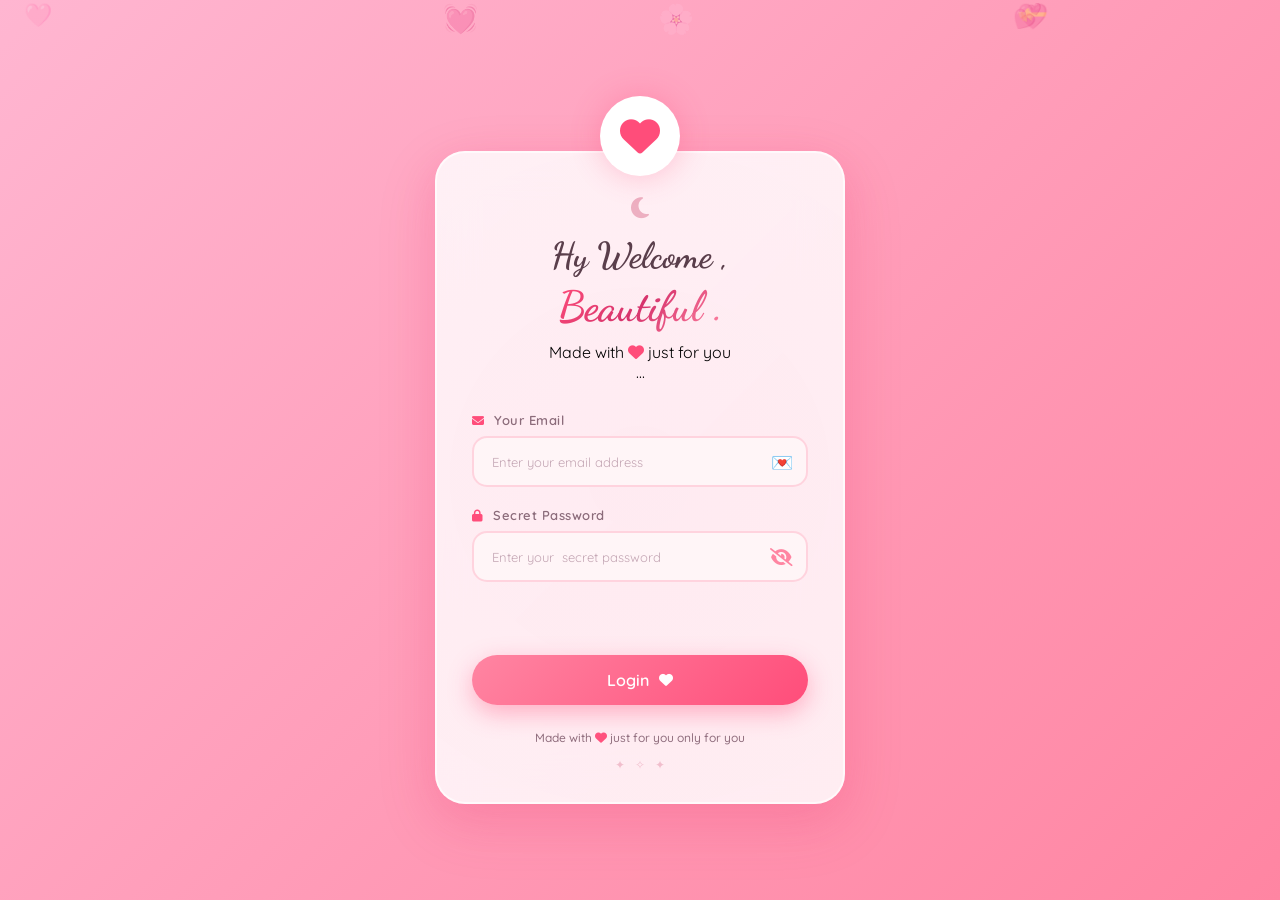
==== commit 06bd9b85: "new photo" ====
--- a/dashboard.html
+++ b/dashboard.html
@@ -93,7 +93,7 @@
                         Hey, <span class="name-glow">CuteFace</span>
                     </h1>
                     <p class="hero-subtitle ">
-                       Welcome Potego  ,  i have build this for you from my  heart , i  could not stop thinking about you , so basicaly  this is  your website  — I know  we are  in the process  of trying to know each other but i want you to know that i cant wait for  you to  let me  love you , I   will  Love you all the days of my life Weh my sisi
+                       Welcome my love   ,  i have build this for you from my  heart , i  could not stop thinking about you , so basicaly  this is  your website  —  but i want you to know that you  mean   so much to me , I   will  Love you all the days of my life Weh my sisi
                     </p>
                     <div class="hero-cards">
                         <div class="mini-card" onclick="navigateTo('questions')">
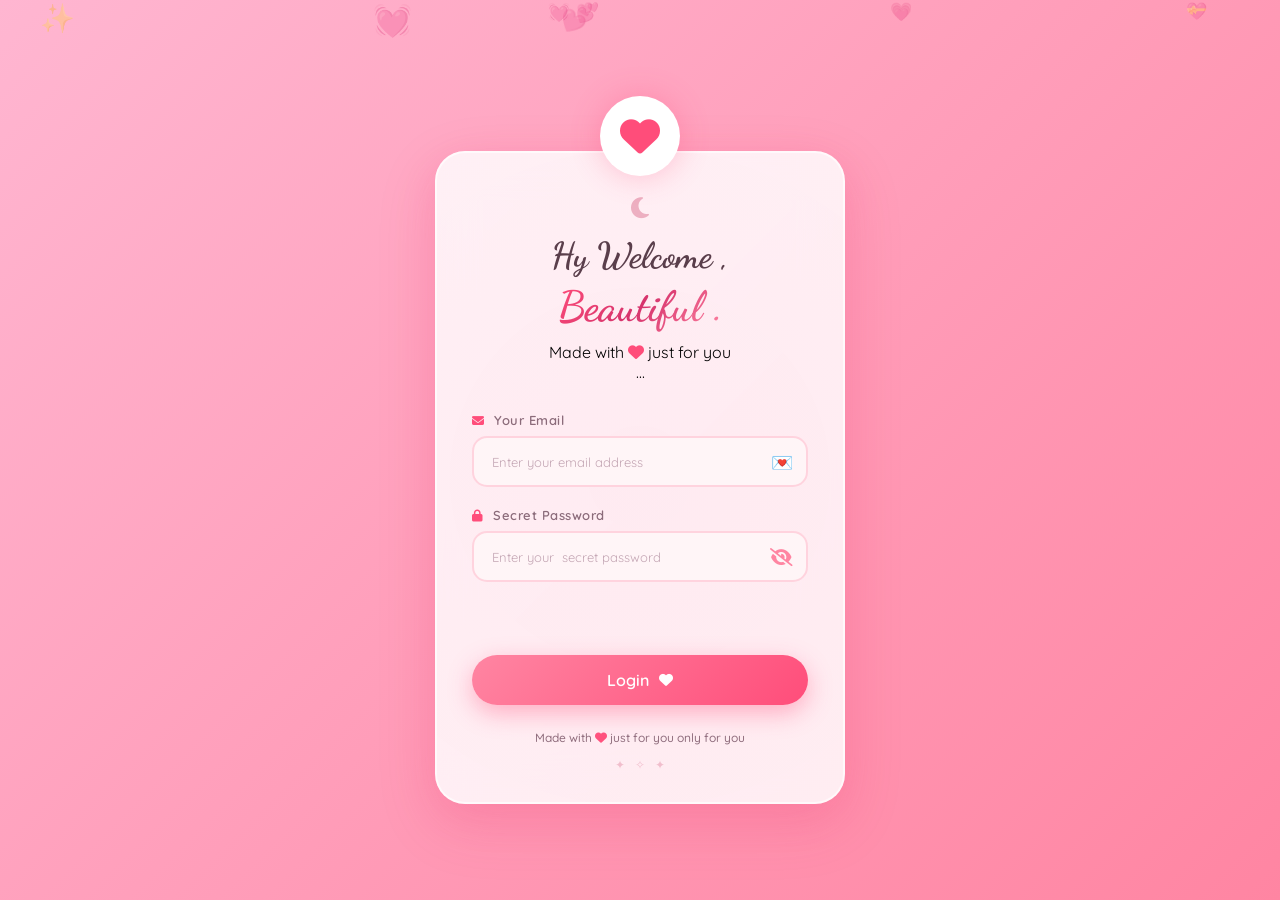
==== commit 23118134: "bible" ====
--- a/dashboard.html
+++ b/dashboard.html
@@ -14,7 +14,8 @@
     <link rel="stylesheet" href="css/dashboard.css">
     <link rel="stylesheet" href="css/date-planner.css">  
     <link rel="stylesheet" href="css/questions.css">
-    <link rel="stylesheet" href="css/timeline.css">
+    <link rel="stylesheet" href="css/timeline.css"> 
+    <link rel="stylesheet" href="css/bible-study.css">
 </head>
 <body>
     <!-- Floating particles background -->
@@ -65,7 +66,13 @@
                     <i class="fas fa-book-heart"></i>
                     <span>My lady</span>
                     <span class="nav-sparkle">✧</span>
-                </li>
+                </li> 
+
+                <li class="nav-item" data-page="bible-study">
+              <i class="fas fa-bible"></i>
+              <span>Bible Study</span>
+             <span class="nav-sparkle">✧</span>
+              </li>
             </ul>
             
             <div class="sidebar-footer">
@@ -95,7 +102,13 @@
                     <p class="hero-subtitle ">
                        Welcome my love   ,  i have build this for you from my  heart , i  could not stop thinking about you , so basicaly  this is  your website  —  but i want you to know that you  mean   so much to me , I   will  Love you all the days of my life Weh my sisi
                     </p>
-                    <div class="hero-cards">
+                    <div class="hero-cards"> 
+                        <div class="mini-card" onclick="navigateTo('bible-study')">
+                            <div class="mini-card-icon"> <i class="fas fa-bible"></i></div>
+                            <h4>About</h4>
+                            <p>Lets study  the word Together </p>
+                            <span class="mini-card-arrow">→</span>
+                        </div>
                         <div class="mini-card" onclick="navigateTo('questions')">
                             <div class="mini-card-icon">💌</div>
                             <h4>About</h4>
@@ -114,6 +127,7 @@
                             <p>The story of her, unfolding</p>
                             <span class="mini-card-arrow">→</span>
                         </div>
+                        
                     </div>
                 </div>
             </section>
@@ -149,7 +163,17 @@
                 <div class="timeline-container" id="timelineContainer">
                     <!-- Dynamically loaded -->
                 </div>
-            </section>
+            </section> 
+
+            <section class="page" id="page-bible-study">
+    <div class="page-header">
+        <h2><i class="fas fa-bible"></i> Our Bible Study</h2>
+        <p>Growing in faith together ✝️</p>
+    </div>
+    <div class="bible-study-container" id="bibleStudyContainer">
+        <!-- Dynamically loaded -->
+    </div>
+</section>
             
         </main>
     </div>
@@ -158,6 +182,7 @@
     <script src="js/dashboard.js"></script>
     <script src="js/questions.js"></script>
     <script src="js/datePlanner.js"></script>
-    <script src="js/timeline.js"></script>
+    <script src="js/timeline.js"></script> 
+    <script src="js/bibleStudy.js"></script>
 </body>
 </html>
--- a/css/bible-study.css
+++ b/css/bible-study.css
@@ -0,0 +1,410 @@
+/* ============================================
+   BIBLE-STUDY.CSS — Sacred & Beautiful
+   ============================================ */
+
+/* --- Header --- */
+.bible-header {
+    text-align: center;
+    padding: 20px 15px 25px;
+}
+
+.bible-icon {
+    font-size: 50px;
+    margin-bottom: 10px;
+    animation: floatSlow 3s ease-in-out infinite;
+}
+
+.bible-header h3 {
+    font-family: 'Playfair Display', serif;
+    font-size: 26px;
+    color: var(--text-dark);
+    margin-bottom: 6px;
+}
+
+.bible-header p {
+    font-size: 14px;
+    color: var(--text-soft);
+    font-style: italic;
+}
+
+/* --- Verse of the Day --- */
+.verse-of-day {
+    margin-top: 18px;
+    padding: 16px 18px;
+    background: linear-gradient(135deg, #fdf6f0, #fef9f4, #fdf6f0);
+    border-radius: 16px;
+    border: 1px solid rgba(180, 150, 120, 0.2);
+    text-align: center;
+}
+
+.verse-icon {
+    font-size: 24px;
+    display: block;
+    margin-bottom: 8px;
+    
+}
+
+.verse-of-day p {
+    font-family: 'Playfair Display', serif;
+    font-size: 14px;
+    color: #6b5544;
+    font-style: italic;
+    line-height: 1.6;
+    margin-bottom: 6px;
+}
+
+.verse-ref {
+    font-size: 11px;
+    color: #a08978;
+    font-weight: 600;
+}
+
+/* --- Add Button --- */
+.btn-add-study {
+    width: 100%;
+    padding: 14px;
+    background: linear-gradient(135deg, #8B7355, #A08978, #6b5544);
+    border: none;
+    border-radius: 16px;
+    color: white;
+    font-family: 'Quicksand', sans-serif;
+    font-size: 15px;
+    font-weight: 600;
+    cursor: pointer;
+    display: flex;
+    align-items: center;
+    justify-content: center;
+    gap: 8px;
+    margin-bottom: 20px;
+    box-shadow: 0 6px 20px rgba(139, 115, 85, 0.25);
+    transition: all 0.3s ease;
+}
+
+.btn-add-study:hover {
+    transform: translateY(-3px);
+    box-shadow: 0 10px 30px rgba(139, 115, 85, 0.4);
+}
+
+/* --- Study Cards --- */
+.study-card {
+    background: var(--white-pure);
+    border-radius: 20px;
+    padding: 20px;
+    margin-bottom: 16px;
+    box-shadow: var(--shadow-card);
+    border: 2px solid rgba(180, 150, 120, 0.12);
+    animation: fadeSlideUp 0.5s ease both;
+    transition: all 0.3s ease;
+}
+
+.study-card:hover {
+    box-shadow: var(--shadow-hover);
+    border-color: rgba(180, 150, 120, 0.25);
+}
+
+.study-card-header {
+    display: flex;
+    justify-content: space-between;
+    align-items: flex-start;
+    flex-wrap: wrap;
+    gap: 10px;
+    margin-bottom: 14px;
+}
+
+.study-scripture {
+    display: flex;
+    align-items: center;
+    gap: 8px;
+    flex-wrap: wrap;
+}
+
+.scripture-icon {
+    font-size: 20px; 
+    
+}
+
+.scripture-ref {
+    font-family: 'Playfair Display', serif;
+    font-size: 16px;
+    font-weight: 600;
+    color: #6b5544;
+}
+
+.study-topic-badge {
+    padding: 3px 10px;
+    background: rgba(139, 115, 85, 0.1);
+    border-radius: 12px;
+    font-size: 11px;
+    color: #e2820c;
+    font-weight: 600;
+}
+
+.study-date {
+    font-size: 11px;
+    color: var(--text-soft);
+    font-style: italic;
+}
+
+.study-section {
+    margin-bottom: 12px;
+    padding: 12px 14px;
+    background: var(--white-soft);
+    border-radius: 12px;
+    border-left: 3px solid #A08978;
+}
+
+.study-section.reflection {
+    border-left-color: var(--pink-medium);
+    background: linear-gradient(135deg, #ffffff, var(--white-soft));
+}
+
+.study-section.prayer {
+    border-left-color: #8B7355;
+    background: linear-gradient(135deg, #f9f9f9, var(--white-soft));
+}
+
+.study-section h5 {
+    font-size: 12px;
+    font-weight: 700;
+    color: var(--text-medium);
+    margin-bottom: 6px;
+    display: flex;
+    align-items: center;
+    gap: 6px;
+    text-transform: uppercase;
+    letter-spacing: 0.5px;
+}
+
+.study-section p {
+    font-size: 13px;
+    color: var(--text-medium);
+    line-height: 1.6;
+}
+
+.study-card-footer {
+    display: flex;
+    justify-content: space-between;
+    align-items: center;
+    margin-top: 8px;
+}
+
+.study-heart {
+    font-size: 16px;
+    opacity: 0.5; 
+    
+}
+
+.btn-delete-note {
+    background: none;
+    border: none;
+    color: #ccc;
+    cursor: pointer;
+    padding: 6px 10px;
+    border-radius: 8px;
+    transition: all 0.3s ease;
+    font-size: 14px;
+}
+
+.btn-delete-note:hover {
+    color: #e74c3c;
+    background: rgba(231, 76, 60, 0.05);
+}
+
+/* --- Modal --- */
+.study-modal-overlay {
+    position: fixed;
+    top: 0; left: 0;
+    width: 100%; height: 100%;
+    background: rgba(0,0,0,0.5);
+    z-index: 1000;
+    display: flex;
+    align-items: center;
+    justify-content: center;
+    padding: 20px;
+    backdrop-filter: blur(4px);
+}
+
+.study-modal {
+    background: var(--white-pure);
+    border-radius: 24px;
+    width: 100%;
+    max-width: 500px;
+    max-height: 85vh;
+    overflow-y: auto;
+    box-shadow: 0 20px 60px rgba(0,0,0,0.3);
+    animation: fadeSlideUp 0.3s ease;
+}
+
+.modal-header {
+    display: flex;
+    justify-content: space-between;
+    align-items: center;
+    padding: 20px 22px;
+    border-bottom: 1px solid rgba(0,0,0,0.06);
+    position: sticky;
+    top: 0;
+    background: var(--white-pure);
+    border-radius: 24px 24px 0 0;
+    z-index: 1;
+}
+
+.modal-header h4 {
+    font-family: 'Playfair Display', serif;
+    font-size: 18px;
+    color: var(--text-dark);
+}
+
+.modal-close {
+    width: 36px; height: 36px;
+    border-radius: 50%;
+    border: none;
+    background: rgba(0,0,0,0.05);
+    cursor: pointer;
+    font-size: 16px;
+    color: var(--text-soft);
+    transition: all 0.3s ease;
+}
+
+.modal-close:hover {
+    background: rgba(0,0,0,0.1);
+}
+
+.modal-body {
+    padding: 20px 22px;
+}
+
+.form-row {
+    margin-bottom: 14px;
+}
+
+.form-row.two-col {
+    display: grid;
+    grid-template-columns: 2fr 1fr;
+    gap: 12px;
+}
+
+.form-group {
+    margin-bottom: 14px;
+}
+
+.form-group label {
+    display: block;
+    font-size: 12px;
+    font-weight: 600;
+    color: var(--text-soft);
+    margin-bottom: 6px;
+    text-transform: uppercase;
+    letter-spacing: 0.5px;
+}
+
+.form-group input,
+.form-group select,
+.form-group textarea {
+    width: 100%;
+    padding: 12px 14px;
+    border: 2px solid rgba(0,0,0,0.08);
+    border-radius: 12px;
+    font-family: 'Quicksand', sans-serif;
+    font-size: 14px;
+    color: var(--text-dark);
+    background: var(--white-soft);
+    transition: all 0.3s ease;
+    outline: none;
+}
+
+.form-group textarea {
+    resize: vertical;
+    min-height: 60px;
+}
+
+.form-group input:focus,
+.form-group select:focus,
+.form-group textarea:focus {
+    border-color: #A08978;
+    box-shadow: 0 0 0 4px rgba(160, 137, 120, 0.08);
+    background: var(--white-pure);
+}
+
+.modal-footer {
+    padding: 16px 22px;
+    border-top: 1px solid rgba(0,0,0,0.06);
+    display: flex;
+    gap: 10px;
+    justify-content: flex-end;
+    position: sticky;
+    bottom: 0;
+    background: var(--white-pure);
+    border-radius: 0 0 24px 24px;
+}
+
+.btn-cancel-modal {
+    padding: 10px 20px;
+    background: transparent;
+    border: 2px solid rgba(0,0,0,0.1);
+    border-radius: 25px;
+    color: var(--text-medium);
+    font-family: 'Quicksand', sans-serif;
+    font-size: 13px;
+    font-weight: 600;
+    cursor: pointer;
+}
+
+.btn-save-study {
+    padding: 10px 20px;
+    background: linear-gradient(135deg, #8B7355, #A08978);
+    border: none;
+    border-radius: 25px;
+    color: white;
+    font-family: 'Quicksand', sans-serif;
+    font-size: 13px;
+    font-weight: 600;
+    cursor: pointer;
+    display: flex;
+    align-items: center;
+    gap: 6px;
+    box-shadow: 0 4px 15px rgba(139, 115, 85, 0.3);
+}
+
+.btn-save-study:disabled {
+    opacity: 0.6;
+    cursor: not-allowed;
+}
+
+/* --- Empty State --- */
+.study-empty {
+    text-align: center;
+    padding: 40px 20px;
+}
+
+.study-empty .empty-icon {
+    font-size: 50px;
+    margin-bottom: 12px;
+}
+
+.study-empty h4 {
+    font-family: 'Playfair Display', serif;
+    font-size: 18px;
+    color: var(--text-dark);
+}
+
+.study-empty p {
+    font-size: 13px;
+    color: var(--text-soft);
+}
+
+/* --- Responsive --- */
+@media (max-width: 768px) {
+    .form-row.two-col {
+        grid-template-columns: 1fr;
+    }
+    
+    .study-modal {
+        max-height: 90vh;
+        border-radius: 20px 20px 0 0;
+        margin-top: auto;
+    }
+    
+    .study-card-header {
+        flex-direction: column;
+    }
+}
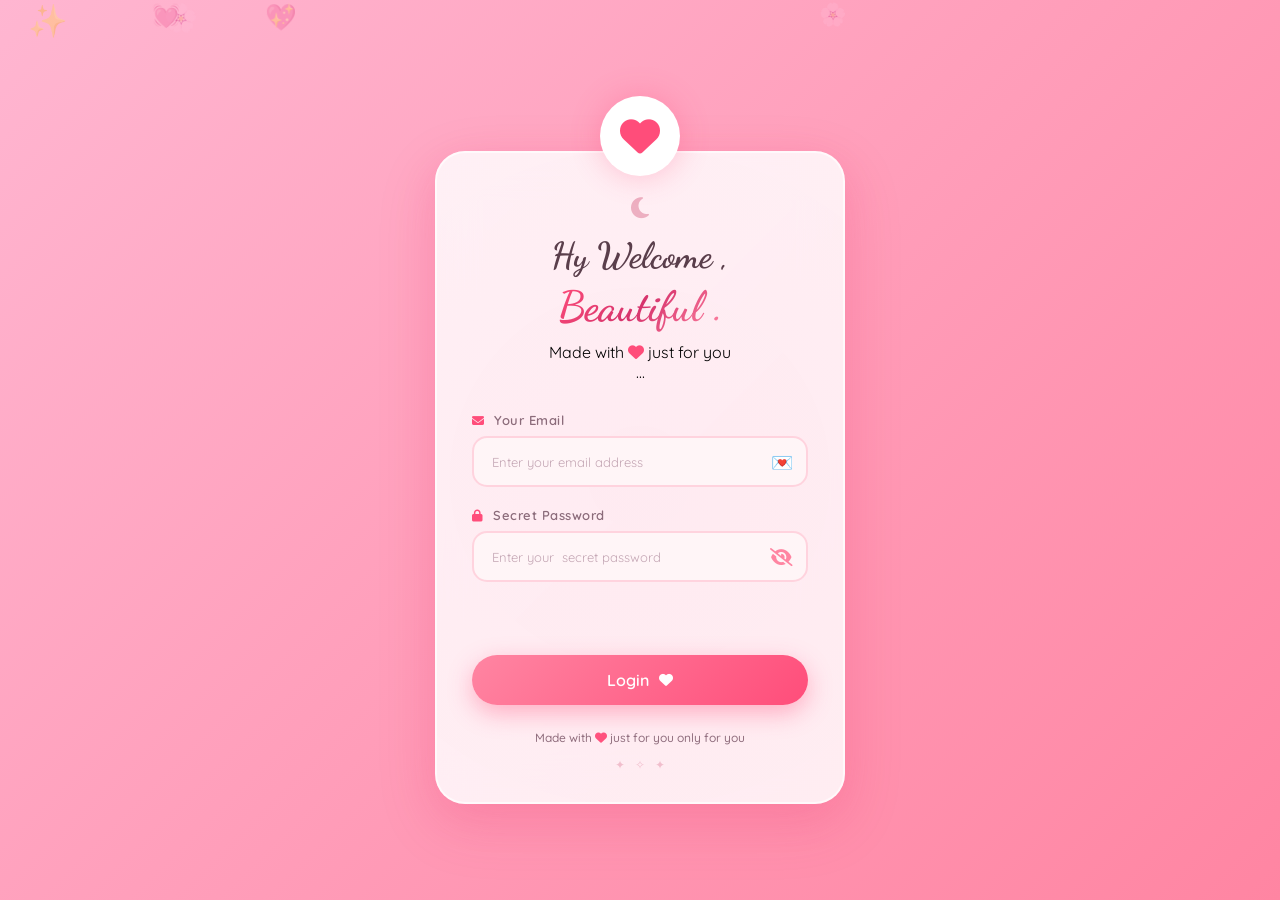
==== commit 84a52b31: "video upload" ====
--- a/dashboard.html
+++ b/dashboard.html
@@ -9,7 +9,8 @@
     <link href="https://fonts.googleapis.com/css2?family=Dancing+Script:wght@400;600;700&family=Quicksand:wght@300;400;500;600;700&family=Playfair+Display:ital,wght@0,400;0,600;1,400&display=swap" rel="stylesheet">
     
     <!-- Font Awesome -->
-    <link rel="stylesheet" href="https://cdnjs.cloudflare.com/ajax/libs/font-awesome/6.4.0/css/all.min.css">
+    <link rel="stylesheet" href="https://cdnjs.cloudflare.com/ajax/libs/font-awesome/6.4.0/css/all.min.css"> 
+    <link rel="icon" href="data:image/svg+xml,<svg xmlns=%22http://www.w3.org/2000/svg%22 viewBox=%220 0 100 100%22><text y=%22.9em%22 font-size=%2290%22>💕</text></svg>">
     
     <link rel="stylesheet" href="css/dashboard.css">
     <link rel="stylesheet" href="css/date-planner.css">  
--- a/css/timeline.css
+++ b/css/timeline.css
@@ -680,4 +680,244 @@
         padding: 8px 16px;
         bottom: 20px;
     }
+}
+
+/* ============================================
+   VIDEO CARD STYLES
+   ============================================ */
+
+/* --- Video Wrapper --- */
+.video-wrapper {
+    position: relative;
+    background: #1a1a1a !important;
+}
+
+.video-wrapper video {
+    width: 100%;
+    height: 100%;
+    object-fit: cover;
+    display: block;
+}
+
+/* --- Video Overlay (Play button on top) --- */
+.video-overlay {
+    position: absolute;
+    top: 0;
+    left: 0;
+    width: 100%;
+    height: 100%;
+    background: rgba(0, 0, 0, 0.3);
+    display: flex;
+    flex-direction: column;
+    align-items: center;
+    justify-content: center;
+    gap: 10px;
+    transition: opacity 0.4s ease;
+    pointer-events: none; /* Let clicks pass to video */
+    z-index: 2;
+}
+
+.video-play-icon {
+    width: 50px;
+    height: 50px;
+    background: rgba(255, 255, 255, 0.9);
+    border-radius: 50%;
+    display: flex;
+    align-items: center;
+    justify-content: center;
+    box-shadow: 0 4px 20px rgba(0, 0, 0, 0.3);
+    transition: transform 0.3s ease;
+}
+
+.video-play-icon i {
+    color: var(--pink-deep);
+    font-size: 18px;
+    margin-left: 3px;
+}
+
+.video-card:hover .video-play-icon {
+    transform: scale(1.1);
+}
+
+.video-badge {
+    background: rgba(0, 0, 0, 0.6);
+    color: white;
+    padding: 5px 14px;
+    border-radius: 15px;
+    font-size: 11px;
+    font-weight: 600;
+    letter-spacing: 0.5px;
+    backdrop-filter: blur(4px);
+}
+
+/* --- Sound Hint (Bottom right) --- */
+.video-sound-hint {
+    position: absolute;
+    bottom: 10px;
+    right: 10px;
+    background: rgba(0, 0, 0, 0.7);
+    color: white;
+    padding: 5px 12px;
+    border-radius: 12px;
+    font-size: 10px;
+    font-weight: 500;
+    display: flex;
+    align-items: center;
+    gap: 5px;
+    z-index: 3;
+    backdrop-filter: blur(4px);
+    transition: opacity 0.3s ease;
+    pointer-events: none;
+}
+
+/* --- Video Playing State --- */
+.video-card.playing .video-overlay {
+    opacity: 0 !important;
+}
+/* ============================================
+   VIDEO CARD STYLES
+   ============================================ */
+
+/* --- Video Wrapper --- */
+.video-wrapper {
+    position: relative;
+    background: #1a1a1a !important;
+}
+
+.video-wrapper video {
+    width: 100%;
+    height: 100%;
+    object-fit: cover;
+    display: block;
+}
+
+/* --- Video Overlay (Shows before play) --- */
+.video-overlay {
+    position: absolute;
+    top: 0;
+    left: 0;
+    width: 100%;
+    height: 100%;
+    background: rgba(0, 0, 0, 0.25);
+    display: flex;
+    flex-direction: column;
+    align-items: center;
+    justify-content: center;
+    gap: 10px;
+    transition: opacity 0.4s ease;
+    pointer-events: none;
+    z-index: 2;
+}
+
+.video-play-icon {
+    width: 50px;
+    height: 50px;
+    background: rgba(255, 255, 255, 0.9);
+    border-radius: 50%;
+    display: flex;
+    align-items: center;
+    justify-content: center;
+    box-shadow: 0 4px 20px rgba(0, 0, 0, 0.3);
+    transition: transform 0.3s ease;
+}
+
+.video-play-icon i {
+    color: var(--pink-deep);
+    font-size: 18px;
+    margin-left: 3px;
+}
+
+.video-badge {
+    background: rgba(0, 0, 0, 0.6);
+    color: white;
+    padding: 5px 14px;
+    border-radius: 15px;
+    font-size: 11px;
+    font-weight: 600;
+    letter-spacing: 0.5px;
+    backdrop-filter: blur(4px);
+}
+
+/* --- Mute Icon (Bottom right) --- */
+.video-sound-icon {
+    position: absolute;
+    bottom: 10px;
+    right: 10px;
+    width: 28px;
+    height: 28px;
+    background: rgba(0, 0, 0, 0.6);
+    border-radius: 50%;
+    display: flex;
+    align-items: center;
+    justify-content: center;
+    z-index: 3;
+    pointer-events: none;
+}
+
+.video-sound-icon i {
+    color: white;
+    font-size: 11px;
+}
+
+/* --- Video Playing State --- */
+.video-card.playing .video-overlay {
+    opacity: 0 !important;
+}
+
+/* ============================================
+   LIGHTBOX VIDEO
+   ============================================ */
+.lightbox-media-container {
+    display: flex;
+    align-items: center;
+    justify-content: center;
+    max-width: 92%;
+    max-height: 82vh;
+}
+
+.lightbox-media-container video {
+    max-width: 100%;
+    max-height: 82vh;
+    border-radius: 12px;
+    box-shadow: 
+        0 20px 60px rgba(0, 0, 0, 0.5),
+        0 0 0 3px rgba(255, 255, 255, 0.05),
+        0 0 80px rgba(255, 133, 162, 0.15);
+    transition: all 0.25s ease;
+    animation: zoomIn 0.35s cubic-bezier(0.4, 0, 0.2, 1);
+    outline: none;
+}
+
+/* --- Responsive Video --- */
+@media (max-width: 768px) {
+    .video-play-icon {
+        width: 40px;
+        height: 40px;
+    }
+    
+    .video-play-icon i {
+        font-size: 15px;
+    }
+    
+    .video-badge {
+        font-size: 10px;
+        padding: 3px 10px;
+    }
+    
+    .video-sound-icon {
+        width: 24px;
+        height: 24px;
+        bottom: 8px;
+        right: 8px;
+    }
+    
+    .video-sound-icon i {
+        font-size: 10px;
+    }
+    
+    .lightbox-media-container video {
+        max-width: 95%;
+        max-height: 75vh;
+        border-radius: 8px;
+    }
 }
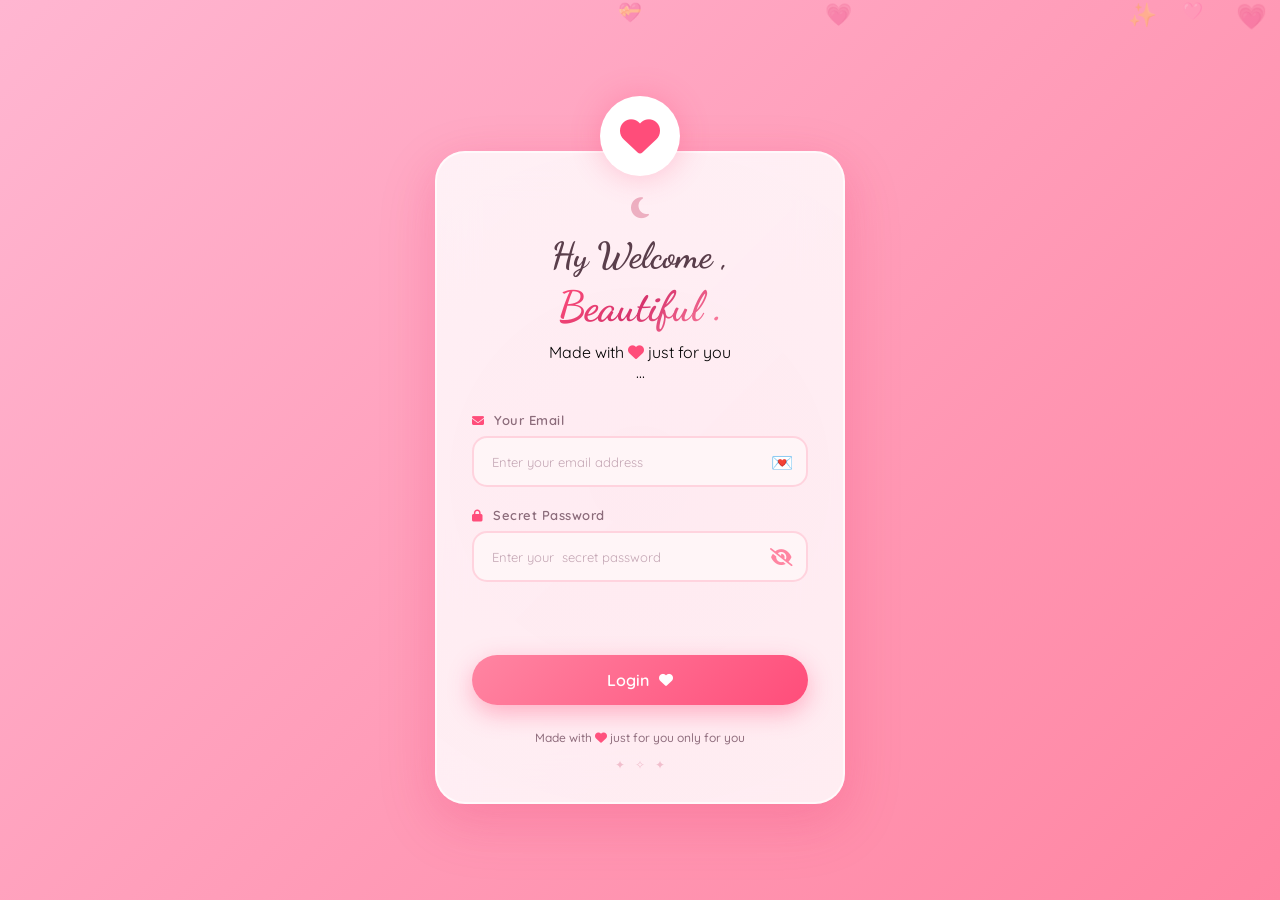
==== commit d2183ca8: "gift  and letters" ====
--- a/dashboard.html
+++ b/dashboard.html
@@ -12,6 +12,7 @@
     <link rel="stylesheet" href="https://cdnjs.cloudflare.com/ajax/libs/font-awesome/6.4.0/css/all.min.css"> 
     <link rel="icon" href="data:image/svg+xml,<svg xmlns=%22http://www.w3.org/2000/svg%22 viewBox=%220 0 100 100%22><text y=%22.9em%22 font-size=%2290%22>💕</text></svg>">
     
+    <!-- CSS Files -->
     <link rel="stylesheet" href="css/dashboard.css">
     <link rel="stylesheet" href="css/date-planner.css">  
     <link rel="stylesheet" href="css/questions.css">
@@ -28,7 +29,7 @@
     <!-- Main Container -->
     <div class="dashboard-container">
         
-        <!-- Hamburger Menu Button (Mobile Only) -->
+        <!-- Hamburger Menu Button (Always on top of hero) -->
         <button class="hamburger-btn" id="hamburgerBtn" aria-label="Menu">
             <span class="hamburger-line"></span>
             <span class="hamburger-line"></span>
@@ -43,7 +44,7 @@
                     <span class="avatar-letter">P</span>
                     <div class="avatar-heart">💕</div>
                 </div>
-                <h3 class="welcome-text">Welcome, <span>CuteFace </span></h3>
+                <h3 class="welcome-text">Welcome, <span>CuteFace</span></h3>
                 <p class="since-text">Your secret place ✨</p>
             </div>
             
@@ -55,7 +56,7 @@
                 </li>
                 <li class="nav-item" data-page="questions">
                     <i class="fas fa-heart-circle"></i>
-                    <span>About </span>
+                    <span>About</span>
                     <span class="nav-sparkle">✧</span>
                 </li>
                 <li class="nav-item" data-page="date-planner">
@@ -68,12 +69,11 @@
                     <span>My lady</span>
                     <span class="nav-sparkle">✧</span>
                 </li> 
-
                 <li class="nav-item" data-page="bible-study">
-              <i class="fas fa-bible"></i>
-              <span>Bible Study</span>
-             <span class="nav-sparkle">✧</span>
-              </li>
+                    <i class="fas fa-bible"></i>
+                    <span>Bible Study</span>
+                    <span class="nav-sparkle">✧</span>
+                </li>
             </ul>
             
             <div class="sidebar-footer">
@@ -87,49 +87,91 @@
         <!-- Main Content Area -->
         <main class="main-content">
             
-            <!-- Home Page -->
+            <!-- ============ HOME PAGE ============ -->
             <section class="page active" id="page-home">
-                <div class="home-hero">
-                    <div class="hero-illustration">
-                        <div class="moon-symbol">🌙</div>
-                        <div class="star-symbol">⭐</div>
-                        <div class="love-letter-icon">
-                            <i class="fas fa-envelope-open-text"></i>
+                
+                <!-- ============ VIDEO HERO SECTION ============ -->
+                <div class="video-hero">
+                    <video 
+                        class="hero-video" 
+                        autoplay 
+                        muted 
+                        loop 
+                        playsinline 
+                        preload="auto"
+                        poster="assets/images/photo5.jpeg"
+                    >
+                        <source src="assets/videos/video1.mp4" type="video/mp4">
+                        <!-- Fallback if no video -->
+                    </video>
+                    
+                    <!-- Dark overlay for text readability -->
+                    <div class="hero-video-overlay"></div>
+                    
+                    <!-- Hero Content on top of video -->
+                    <div class="hero-video-content">
+                        <div class="hero-love-icon">
+                            <i class="fas fa-heart"></i>
+                        </div>
+                        <h1 class="hero-video-title">
+                            Hey, <span class="hero-name">CuteFace</span>
+                        </h1>
+                        <p class="hero-video-subtitle">
+                            I built this from my heart, just for you...
+                        </p>
+                        <button class="hero-scroll-btn" onclick="window.location.href='gift.html'">
+    <span>Discover Your Surprise</span>
+    <i class="fas fa-gift"></i>
+</button>
+                    </div>
+                </div>
+                
+                <!-- Everything below the video -->
+                <div class="hero-content-below">
+                    <div class="home-hero">
+                        <div class="hero-illustration">
+                            <div class="moon-symbol">🌙</div>
+                            <div class="star-symbol">⭐</div>
+                            <div class="love-letter-icon">
+                                <i class="fas fa-envelope-open-text"></i>
+                            </div>
+                        </div>
+                        <h1 class="hero-title">
+                            My <span class="name-glow">Love Letter</span>
+                        </h1>
+                        <p class="hero-subtitle">
+                            Welcome my love, I have built this for you from my heart. 
+                            I could not stop thinking about you, so basically this is your website — 
+                            but I want you to know that you mean so much to me. 
+                            I will love you all the days of my life, Weh my sisi 💕
+                        </p>
+                        <div class="hero-cards" id="heroCards">
+                            <div class="mini-card" onclick="navigateTo('bible-study')">
+                                <div class="mini-card-icon"><i class="fas fa-bible"></i></div>
+                                <h4>Bible Study</h4>
+                                <p>Lets study the Word together</p>
+                                <span class="mini-card-arrow">→</span>
+                            </div>
+                            <div class="mini-card" onclick="navigateTo('questions')">
+                                <div class="mini-card-icon">💌</div>
+                                <h4>About</h4>
+                                <p>Questions from my heart to yours</p>
+                                <span class="mini-card-arrow">→</span>
+                            </div>
+                            <div class="mini-card" onclick="navigateTo('date-planner')">
+                                <div class="mini-card-icon">🌹</div>
+                                <h4>Date Planner</h4>
+                                <p>Pick when and where, and I will show up</p>
+                                <span class="mini-card-arrow">→</span>
+                            </div>
+                            <div class="mini-card" onclick="navigateTo('timeline')">
+                                <div class="mini-card-icon">📖</div>
+                                <h4>My lady</h4>
+                                <p>The story of her, unfolding</p>
+                                <span class="mini-card-arrow">→</span>
+                            </div>
                         </div>
                     </div>
-                    <h1 class="hero-title">
-                        Hey, <span class="name-glow">CuteFace</span>
-                    </h1>
-                    <p class="hero-subtitle ">
-                       Welcome my love   ,  i have build this for you from my  heart , i  could not stop thinking about you , so basicaly  this is  your website  —  but i want you to know that you  mean   so much to me , I   will  Love you all the days of my life Weh my sisi
-                    </p>
-                    <div class="hero-cards"> 
-                        <div class="mini-card" onclick="navigateTo('bible-study')">
-                            <div class="mini-card-icon"> <i class="fas fa-bible"></i></div>
-                            <h4>About</h4>
-                            <p>Lets study  the word Together </p>
-                            <span class="mini-card-arrow">→</span>
-                        </div>
-                        <div class="mini-card" onclick="navigateTo('questions')">
-                            <div class="mini-card-icon">💌</div>
-                            <h4>About</h4>
-                            <p>Questions from my heart to yours</p>
-                            <span class="mini-card-arrow">→</span>
-                        </div>
-                        <div class="mini-card" onclick="navigateTo('date-planner')">
-                            <div class="mini-card-icon">🌹</div>
-                            <h4>Date Planner</h4>
-                            <p>Pick when and where, and i will  show up  </p>
-                            <span class="mini-card-arrow">→</span>
-                        </div>
-                        <div class="mini-card" onclick="navigateTo('timeline')">
-                            <div class="mini-card-icon">📖</div>
-                            <h4>My lady</h4>
-                            <p>The story of her, unfolding</p>
-                            <span class="mini-card-arrow">→</span>
-                        </div>
-                        
-                    </div>
                 </div>
             </section>
             
@@ -148,7 +190,7 @@
             <section class="page" id="page-date-planner">
                 <div class="page-header">
                     <h2><i class="fas fa-calendar-heart"></i> Date Planner</h2>
-                    <p>Choose how you would like   us to  go out  together 🌹</p>
+                    <p>Choose how you would like us to go out together 🌹</p>
                 </div>
                 <div class="planner-container" id="plannerContainer">
                     <!-- Dynamically loaded -->
@@ -158,23 +200,24 @@
             <!-- Timeline Page -->
             <section class="page" id="page-timeline">
                 <div class="page-header">
-                    <h2><i class="fas fa-book-heart"></i>My lady  </h2>
-                    <p>See  i have created a 500GB space for your pictures , so whenever you send me your picture i will save it here so i can  come here when i miss you ..🌹</p>
+                    <h2><i class="fas fa-book-heart"></i> My lady</h2>
+                    <p style="color: black;">See, I have created a 500GB space for your pictures, so whenever you send me your picture I will save it here so I can come here when I miss you..🌹</p>
                 </div>
                 <div class="timeline-container" id="timelineContainer">
                     <!-- Dynamically loaded -->
                 </div>
             </section> 
 
+            <!-- Bible Study Page -->
             <section class="page" id="page-bible-study">
-    <div class="page-header">
-        <h2><i class="fas fa-bible"></i> Our Bible Study</h2>
-        <p>Growing in faith together ✝️</p>
-    </div>
-    <div class="bible-study-container" id="bibleStudyContainer">
-        <!-- Dynamically loaded -->
-    </div>
-</section>
+                <div class="page-header">
+                    <h2><i class="fas fa-bible"></i> Our Bible Study</h2>
+                    <p>Growing in faith together ✝️</p>
+                </div>
+                <div class="bible-study-container" id="bibleStudyContainer">
+                    <!-- Dynamically loaded -->
+                </div>
+            </section>
             
         </main>
     </div>
--- a/css/dashboard.css
+++ b/css/dashboard.css
@@ -31,17 +31,37 @@
     box-sizing: border-box;
 }
 
-/* --- Body --- */
 body {
     font-family: 'Quicksand', sans-serif;
-    background: linear-gradient(135deg, #bc617f 0%, #b04e6b 30%, #cb6487 60%, #ac2d57 100%);
-    background-size: 400% 400%;
-    animation: bgShift 20s ease infinite;
     min-height: 100vh;
     overflow-x: hidden;
     color: var(--text-dark);
     -webkit-tap-highlight-color: transparent;
-}
+    
+    /* Background Image */
+    background-image: url('../assets/images/aliona-zahrai-YKfkO4XwXk0-unsplash.jpg');
+    background-size: cover;
+    background-position: center;
+    background-repeat: no-repeat;
+    background-attachment: fixed;
+    
+    /* Fallback gradient behind the image (in case image doesn't load) */
+    background-color: #ffe4ec;
+}
+
+/* Dark overlay on top of background for readability */
+body::before {
+    content: '';
+    position: fixed;
+    top: 0;
+    left: 0;
+    width: 100%;
+    height: 100%;
+    background: transparent;
+    z-index: -1;
+    pointer-events: none;
+}
+
 
 @keyframes bgShift {
     0%, 100% { background-position: 0% 50%; }
@@ -744,4 +764,474 @@
         top: 12px;
         left: 12px;
     }
+} 
+
+/* ============================================
+   MAIN CONTENT — No Padding (Pages handle own)
+   ============================================ */
+.main-content {
+    flex: 1;
+    margin-left: var(--sidebar-width);
+    padding: 0;
+    min-height: 100vh;
+}
+
+/* ============================================
+   PAGES — Individual Padding Control
+   ============================================ */
+.page {
+    display: none;
+    animation: fadeSlideIn 0.4s ease;
+}
+
+.page.active {
+    display: block;
+}
+
+/* Home page — NO padding, video goes full edge-to-edge */
+#page-home {
+    padding: 0;
+}
+
+/* Other pages — comfortable padding */
+#page-questions,
+#page-date-planner,
+#page-timeline,
+#page-bible-study {
+    padding: 40px;
+}
+
+/* ============================================
+   VIDEO HERO SECTION — Full Screen
+   ============================================ */
+.video-hero {
+    position: relative;
+    width: 100%;
+    height: 100vh;
+    min-height: 500px;
+    max-height: 800px;
+    overflow: hidden;
+    margin: 0;
+    border-radius: 0;
+    background: #1a1a1a;
+}
+
+.hero-video {
+    position: absolute;
+    top: 0;
+    left: 0;
+    width: 100%;
+    height: 100%;
+    object-fit: cover;
+    object-position: center;
+    z-index: 1;
+}
+
+.hero-video-overlay {
+    position: absolute;
+    top: 0;
+    left: 0;
+    width: 100%;
+    height: 100%;
+    background: linear-gradient(
+        135deg,
+        rgba(255, 77, 122, 0.35) 0%,
+        rgba(255, 133, 162, 0.25) 40%,
+        rgba(74, 48, 64, 0.6) 100%
+    );
+    z-index: 2;
+}
+
+/* ============================================
+   HERO CONTENT (Text on top of video)
+   ============================================ */
+.hero-video-content {
+    position: absolute;
+    top: 50%;
+    left: 50%;
+    transform: translate(-50%, -50%);
+    text-align: center;
+    z-index: 3;
+    width: 90%;
+    max-width: 650px;
+    animation: heroFadeIn 1.2s ease;
+}
+
+@keyframes heroFadeIn {
+    from { 
+        opacity: 0; 
+        transform: translate(-50%, -30%); 
+    }
+    to { 
+        opacity: 1; 
+        transform: translate(-50%, -50%); 
+    }
+}
+
+.hero-love-icon {
+    width: 70px;
+    height: 70px;
+    margin: 0 auto 20px;
+    background: rgba(255, 255, 255, 0.9);
+    border-radius: 50%;
+    display: flex;
+    align-items: center;
+    justify-content: center;
+    font-size: 30px;
+    color: var(--pink-deep);
+    box-shadow: 0 8px 30px rgba(255, 77, 122, 0.4);
+    animation: heartBeat 1.5s ease-in-out infinite;
+}
+
+@keyframes heartBeat {
+    0%, 100% { transform: scale(1); }
+    15% { transform: scale(1.15); }
+    30% { transform: scale(1); }
+    45% { transform: scale(1.1); }
+    60% { transform: scale(1); }
+}
+
+.hero-video-title {
+    font-family: 'Playfair Display', serif;
+    font-size: 42px;
+    font-weight: 600;
+    color: white;
+    margin-bottom: 12px;
+    text-shadow: 0 4px 15px rgba(0, 0, 0, 0.3);
+    line-height: 1.2;
+}
+
+.hero-name {
+    font-family: 'Dancing Script', cursive;
+    font-size: 56px;
+    font-weight: 700;
+    display: inline;
+    background: linear-gradient(135deg, #ffe4ec, #ffb6d1, #ff85a2);
+    -webkit-background-clip: text;
+    -webkit-text-fill-color: transparent;
+    background-clip: text;
+    text-shadow: none;
+    filter: drop-shadow(0 4px 8px rgba(255, 77, 122, 0.3));
+}
+
+.hero-video-subtitle {
+    font-size: 16px;
+    color: rgba(255, 255, 255, 0.9);
+    font-style: italic;
+    margin-bottom: 25px;
+    text-shadow: 0 2px 8px rgba(0, 0, 0, 0.3);
+    font-weight: 400;
+    letter-spacing: 0.5px;
+}
+
+/* --- Scroll Button --- */
+.hero-scroll-btn {
+    padding: 14px 30px;
+    background: rgba(255, 255, 255, 0.15);
+    border: 2px solid rgba(255, 255, 255, 0.4);
+    border-radius: 50px;
+    color: white;
+    font-family: 'Quicksand', sans-serif;
+    font-size: 14px;
+    font-weight: 600;
+    cursor: pointer;
+    display: inline-flex;
+    align-items: center;
+    gap: 8px;
+    transition: all 0.3s ease;
+    backdrop-filter: blur(10px);
+    -webkit-backdrop-filter: blur(10px);
+}
+
+.hero-scroll-btn:hover {
+    background: rgba(255, 255, 255, 0.25);
+    border-color: white;
+    transform: translateY(-3px);
+    box-shadow: 0 8px 25px rgba(0, 0, 0, 0.2);
+}
+
+.hero-scroll-btn:active {
+    transform: scale(0.95);
+}
+
+.hero-scroll-btn i {
+    animation: bounceDown 1.5s ease-in-out infinite;
+}
+
+@keyframes bounceDown {
+    0%, 100% { transform: translateY(0); }
+    50% { transform: translateY(5px); }
+}
+
+/* --- Scroll Indicator (Bottom) --- */
+.hero-scroll-indicator {
+    position: absolute;
+    bottom: 30px;
+    left: 50%;
+    transform: translateX(-50%);
+    display: flex;
+    flex-direction: column;
+    align-items: center;
+    gap: 4px;
+    z-index: 3;
+}
+
+.hero-scroll-indicator span {
+    width: 8px;
+    height: 8px;
+    border-right: 2px solid rgba(255, 255, 255, 0.6);
+    border-bottom: 2px solid rgba(255, 255, 255, 0.6);
+    transform: rotate(45deg);
+    animation: scrollDot 1.5s ease-in-out infinite;
+}
+
+.hero-scroll-indicator span:nth-child(2) { animation-delay: 0.2s; }
+.hero-scroll-indicator span:nth-child(3) { animation-delay: 0.4s; }
+
+@keyframes scrollDot {
+    0% { opacity: 0; transform: rotate(45deg) translate(0, 0); }
+    50% { opacity: 1; transform: rotate(45deg) translate(5px, 5px); }
+    100% { opacity: 0; transform: rotate(45deg) translate(10px, 10px); }
+}
+
+/* ============================================
+   CONTENT BELOW VIDEO
+   ============================================ */
+.hero-content-below {
+    padding: 40px;
+    background: transparent;
+}
+
+/* ============================================
+   HAMBURGER BUTTON — On Top of Video
+   ============================================ */
+.hamburger-btn {
+    position: fixed;
+    top: 15px;
+    left: 15px;
+    z-index: 200;
+    width: 48px;
+    height: 48px;
+    background: rgba(255, 255, 255, 0.85);
+    backdrop-filter: blur(10px);
+    -webkit-backdrop-filter: blur(10px);
+    border: 2px solid rgba(255, 133, 162, 0.3);
+    border-radius: 50%;
+    cursor: pointer;
+    flex-direction: column;
+    align-items: center;
+    justify-content: center;
+    gap: 4px;
+    box-shadow: 0 4px 15px rgba(255, 77, 122, 0.25);
+    transition: all 0.3s ease;
+    display: none;
+}
+
+.hamburger-btn:hover {
+    background: rgba(255, 255, 255, 0.95);
+    box-shadow: 0 6px 25px rgba(255, 77, 122, 0.4);
+}
+
+.hamburger-btn:active {
+    transform: scale(0.95);
+}
+
+.hamburger-line {
+    display: block;
+    width: 20px;
+    height: 2.5px;
+    background: var(--pink-deep);
+    border-radius: 3px;
+    transition: all 0.3s ease;
+}
+
+.hamburger-heart {
+    position: absolute;
+    top: -8px;
+    right: -8px;
+    font-size: 14px;
+    animation: bounceHeart 1s ease-in-out infinite;
+}
+
+@keyframes bounceHeart {
+    0%, 100% { transform: translateY(0); }
+    50% { transform: translateY(-4px); }
+}
+
+/* Hamburger Active State */
+.hamburger-btn.active .hamburger-line:nth-child(1) {
+    transform: translateY(6.5px) rotate(45deg);
+}
+
+.hamburger-btn.active .hamburger-line:nth-child(2) {
+    opacity: 0;
+}
+
+.hamburger-btn.active .hamburger-line:nth-child(3) {
+    transform: translateY(-6.5px) rotate(-45deg);
+}
+
+/* ============================================
+   RESPONSIVE — TABLET (900px and below)
+   ============================================ */
+@media (max-width: 900px) {
+    .sidebar {
+        width: 240px;
+        padding: 25px 15px;
+    }
+    
+    .main-content {
+        margin-left: 240px;
+        padding: 0;
+    }
+    
+    #page-questions,
+    #page-date-planner,
+    #page-timeline,
+    #page-bible-study {
+        padding: 30px 20px;
+    }
+    
+    .hero-content-below {
+        padding: 30px 20px;
+    }
+    
+    .hero-video-title {
+        font-size: 36px;
+    }
+    
+    .hero-name {
+        font-size: 48px;
+    }
+}
+
+/* ============================================
+   RESPONSIVE — MOBILE / PHONE (768px and below)
+   ============================================ */
+@media (max-width: 768px) {
+    /* Show hamburger on mobile */
+    .hamburger-btn {
+        display: flex;
+    }
+    
+    /* Sidebar off-screen */
+    .sidebar {
+        transform: translateX(-100%);
+        width: 280px;
+        border-radius: 0 20px 20px 0;
+    }
+    
+    .sidebar.open {
+        transform: translateX(0);
+    }
+    
+    .sidebar-overlay.active {
+        display: block;
+        opacity: 1;
+    }
+    
+    /* Main content full width */
+    .main-content {
+        margin-left: 0;
+        padding: 0;
+    }
+    
+    /* Hero video full screen on mobile */
+    .video-hero {
+        margin: 0;
+        height: 80vh;
+        min-height: 400px;
+        max-height: none;
+    }
+    
+    .hero-video-title {
+        font-size: 30px;
+    }
+    
+    .hero-name {
+        font-size: 42px;
+    }
+    
+    .hero-video-subtitle {
+        font-size: 14px;
+    }
+    
+    .hero-love-icon {
+        width: 55px;
+        height: 55px;
+        font-size: 24px;
+        margin-bottom: 15px;
+    }
+    
+    .hero-scroll-btn {
+        padding: 12px 24px;
+        font-size: 13px;
+    }
+    
+    /* Content below video */
+    .hero-content-below {
+        padding: 25px 15px;
+    }
+    
+    /* Other pages */
+    #page-questions,
+    #page-date-planner,
+    #page-timeline,
+    #page-bible-study {
+        padding: 25px 15px;
+        padding-top: 70px; /* Space for hamburger */
+    }
+    
+    .hamburger-btn {
+        width: 42px;
+        height: 42px;
+        top: 12px;
+        left: 12px;
+    }
+}
+
+/* ============================================
+   RESPONSIVE — SMALL PHONE (380px and below)
+   ============================================ */
+@media (max-width: 380px) {
+    .video-hero {
+        height: 70vh;
+        min-height: 350px;
+    }
+    
+    .hero-video-title {
+        font-size: 26px;
+    }
+    
+    .hero-name {
+        font-size: 36px;
+    }
+    
+    .hero-video-subtitle {
+        font-size: 13px;
+    }
+    
+    .hero-content-below {
+        padding: 20px 10px;
+    }
+    
+    #page-questions,
+    #page-date-planner,
+    #page-timeline,
+    #page-bible-study {
+        padding: 20px 10px;
+        padding-top: 65px;
+    }
+    
+    .hamburger-btn {
+        width: 38px;
+        height: 38px;
+        top: 10px;
+        left: 10px;
+    }
+    
+    .hamburger-line {
+        width: 16px;
+        height: 2px;
+    }
 }
--- a/css/questions.css
+++ b/css/questions.css
@@ -591,4 +591,285 @@
     .quiz-question-card { padding: 20px 15px; }
     .question-text h4 { font-size: 16px; }
     .option-text { font-size: 13px; }
+}
+/* ============================================
+   GAME MENU STYLES
+   ============================================ */
+.game-cards {
+    display: grid;
+    gap: 14px;
+    margin-top: 20px;
+}
+
+.game-card {
+    background: var(--white-pure);
+    border-radius: 20px;
+    padding: 22px 20px;
+    cursor: pointer;
+    transition: all 0.3s ease;
+    box-shadow: var(--shadow-card);
+    border: 2px solid rgba(255, 133, 162, 0.12);
+    position: relative;
+    text-align: center;
+    -webkit-tap-highlight-color: transparent;
+}
+
+.game-card:hover {
+    transform: translateY(-5px);
+    box-shadow: var(--shadow-hover);
+    border-color: var(--pink-soft);
+}
+
+.game-card:active {
+    transform: scale(0.97);
+}
+
+.game-card-icon {
+    font-size: 40px;
+    margin-bottom: 8px;
+}
+
+.game-card h4 {
+    font-family: 'Playfair Display', serif;
+    font-size: 18px;
+    color: var(--text-dark);
+    margin-bottom: 4px;
+}
+
+.game-card p {
+    font-size: 13px;
+    color: var(--text-soft);
+    margin-bottom: 10px;
+}
+
+.game-card-badge {
+    display: inline-block;
+    padding: 4px 12px;
+    background: var(--pink-lightest);
+    border-radius: 15px;
+    font-size: 11px;
+    color: var(--pink-deep);
+    font-weight: 600;
+}
+
+.game-card-arrow {
+    position: absolute;
+    top: 50%;
+    right: 18px;
+    transform: translateY(-50%);
+    color: var(--pink-deep);
+    font-size: 20px;
+    opacity: 0;
+    transition: opacity 0.3s ease;
+}
+
+.game-card:hover .game-card-arrow {
+    opacity: 1;
+}
+
+/* --- Back to Menu Button --- */
+.btn-back-menu {
+    padding: 10px 20px;
+    background: transparent;
+    border: 2px solid rgba(255, 133, 162, 0.3);
+    border-radius: 25px;
+    color: var(--pink-deep);
+    font-family: 'Quicksand', sans-serif;
+    font-size: 13px;
+    font-weight: 600;
+    cursor: pointer;
+    display: flex;
+    align-items: center;
+    gap: 8px;
+    margin-bottom: 20px;
+    transition: all 0.3s ease;
+}
+
+.btn-back-menu:hover {
+    background: rgba(255, 133, 162, 0.08);
+    border-color: var(--pink-deep);
+}
+
+/* ============================================
+   WOULD YOU RATHER STYLES
+   ============================================ */
+.wyr-container,
+.tot-container {
+    background: var(--white-pure);
+    border-radius: 24px;
+    padding: 25px 20px;
+    box-shadow: var(--shadow-card);
+    border: 2px solid rgba(255, 133, 162, 0.12);
+}
+
+.wyr-title,
+.tot-title {
+    font-family: 'Playfair Display', serif;
+    font-size: 22px;
+    color: var(--text-dark);
+    text-align: center;
+    margin-bottom: 20px;
+}
+
+.wyr-options {
+    display: grid;
+    gap: 12px;
+}
+
+.wyr-option {
+    display: flex;
+    align-items: center;
+    gap: 12px;
+    padding: 16px;
+    background: var(--white-soft);
+    border: 2px solid rgba(255, 133, 162, 0.15);
+    border-radius: 16px;
+    cursor: pointer;
+    transition: all 0.3s ease;
+    font-family: 'Quicksand', sans-serif;
+    text-align: left;
+    -webkit-tap-highlight-color: transparent;
+}
+
+.wyr-option:hover {
+    border-color: var(--pink-medium);
+    transform: translateX(4px);
+}
+
+.wyr-option.selected {
+    background: linear-gradient(135deg, #fff0f5, #ffe4ec);
+    border-color: var(--pink-deep);
+    box-shadow: 0 4px 15px rgba(255, 77, 122, 0.2);
+}
+
+.wyr-option-label {
+    width: 32px;
+    height: 32px;
+    border-radius: 50%;
+    background: var(--gradient-hero);
+    color: white;
+    display: flex;
+    align-items: center;
+    justify-content: center;
+    font-weight: 700;
+    font-size: 14px;
+    flex-shrink: 0;
+}
+
+.wyr-option-text {
+    font-size: 14px;
+    color: var(--text-dark);
+    font-weight: 500;
+}
+
+.wyr-or {
+    text-align: center;
+    font-size: 13px;
+    font-weight: 700;
+    color: var(--text-soft);
+    letter-spacing: 2px;
+}
+
+.wyr-followup {
+    text-align: center;
+    padding: 15px;
+    background: var(--pink-lightest);
+    border-radius: 16px;
+    margin-top: 15px;
+    animation: fadeSlideUp 0.4s ease;
+}
+
+.wyr-followup p {
+    font-size: 14px;
+    color: var(--pink-dark);
+    font-style: italic;
+}
+
+/* ============================================
+   THIS OR THAT STYLES
+   ============================================ */
+.tot-options {
+    display: grid;
+    grid-template-columns: 1fr auto 1fr;
+    gap: 10px;
+    align-items: center;
+    margin-bottom: 15px;
+}
+
+.tot-option {
+    display: flex;
+    flex-direction: column;
+    align-items: center;
+    gap: 8px;
+    padding: 20px 12px;
+    background: var(--white-soft);
+    border: 2px solid rgba(255, 133, 162, 0.15);
+    border-radius: 16px;
+    cursor: pointer;
+    transition: all 0.3s ease;
+    font-family: 'Quicksand', sans-serif;
+    text-align: center;
+    -webkit-tap-highlight-color: transparent;
+}
+
+.tot-option:hover {
+    border-color: var(--pink-medium);
+    transform: translateY(-3px);
+}
+
+.tot-option.selected {
+    background: linear-gradient(135deg, #fff0f5, #ffe4ec);
+    border-color: var(--pink-deep);
+    box-shadow: 0 4px 15px rgba(255, 77, 122, 0.2);
+}
+
+.tot-option-emoji {
+    font-size: 36px;
+}
+
+.tot-option-text {
+    font-size: 13px;
+    color: var(--text-dark);
+    font-weight: 600;
+}
+
+.tot-vs {
+    font-size: 16px;
+    font-weight: 700;
+    color: var(--pink-deep);
+    text-align: center;
+}
+
+.tot-result {
+    text-align: center;
+    padding: 12px;
+    background: var(--pink-lightest);
+    border-radius: 14px;
+    animation: fadeSlideUp 0.3s ease;
+}
+
+.tot-result p {
+    font-size: 14px;
+    color: var(--pink-dark);
+    font-style: italic;
+}
+
+/* Responsive */
+@media (max-width: 768px) {
+    .game-cards {
+        grid-template-columns: 1fr;
+    }
+    
+    .tot-options {
+        grid-template-columns: 1fr;
+    }
+    
+    .tot-vs {
+        text-align: center;
+        padding: 5px 0;
+    }
+    
+    .wyr-option {
+        padding: 14px;
+    }
 }
